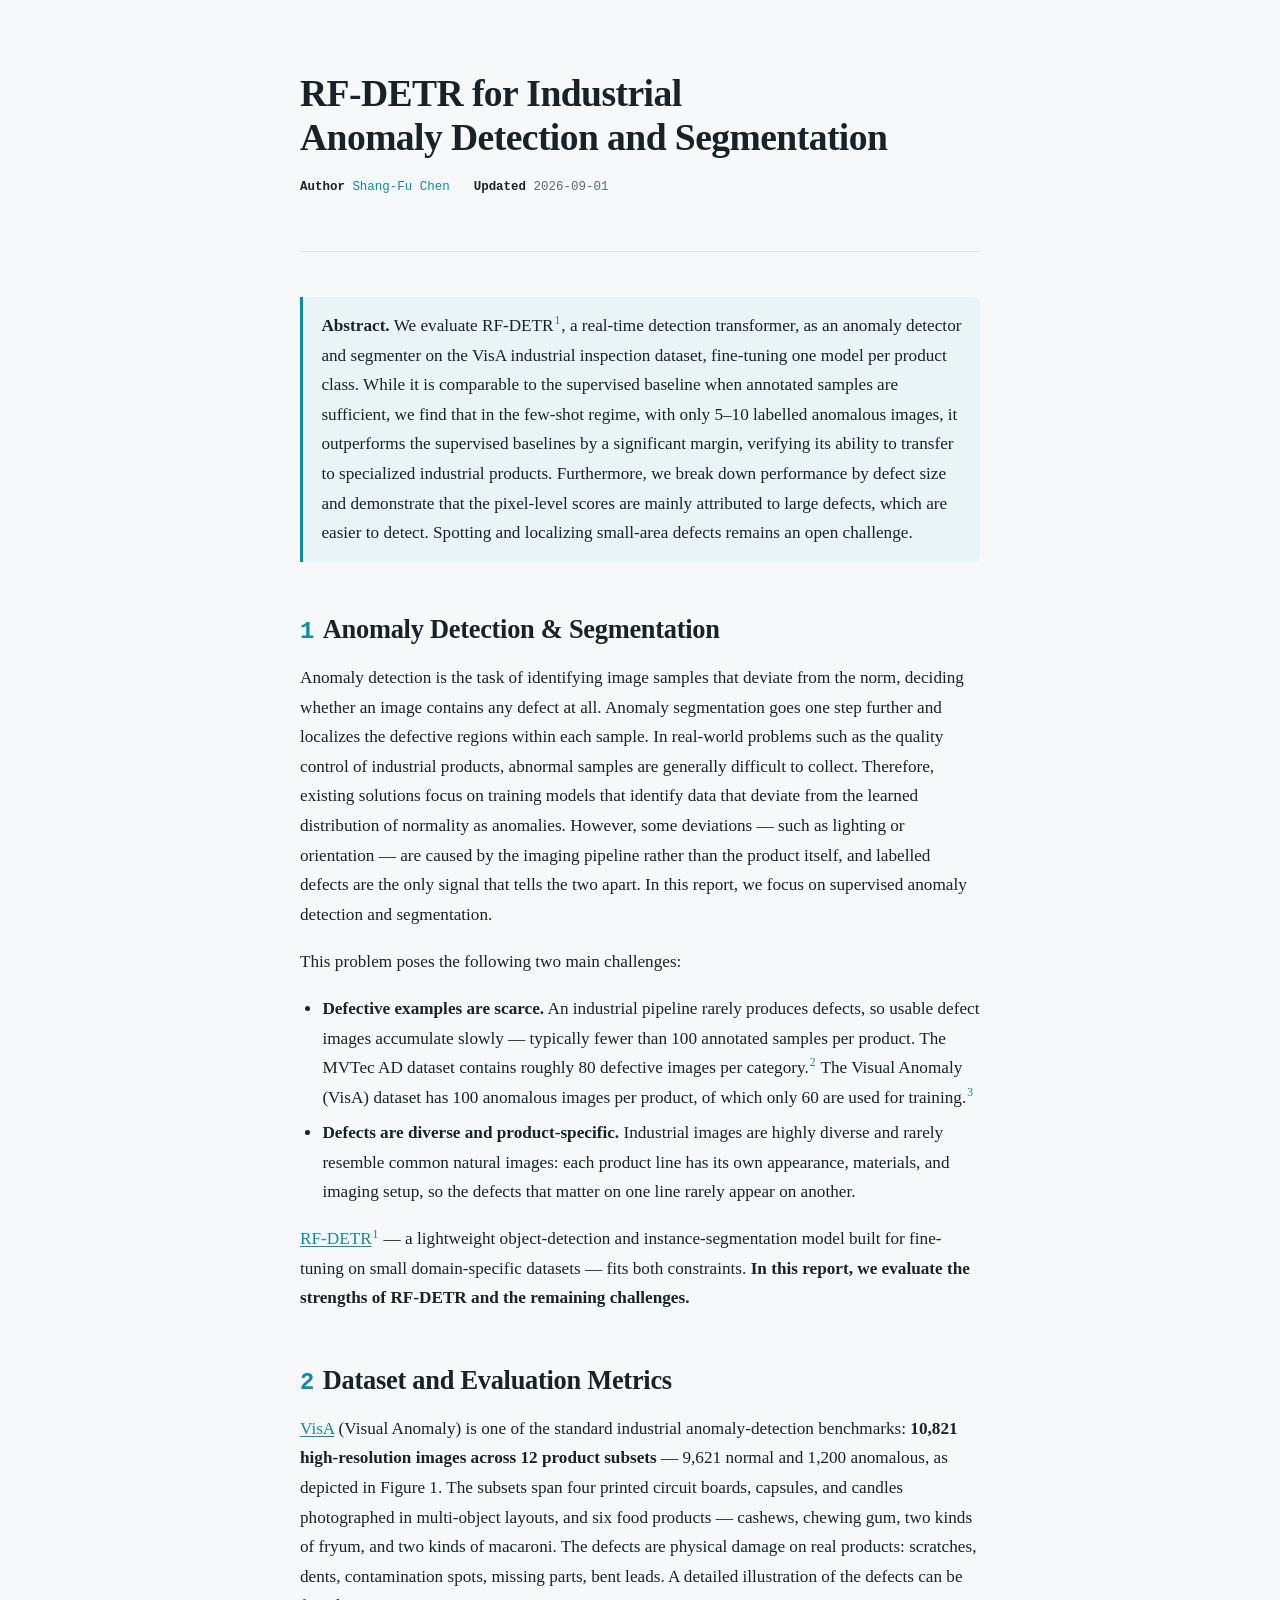
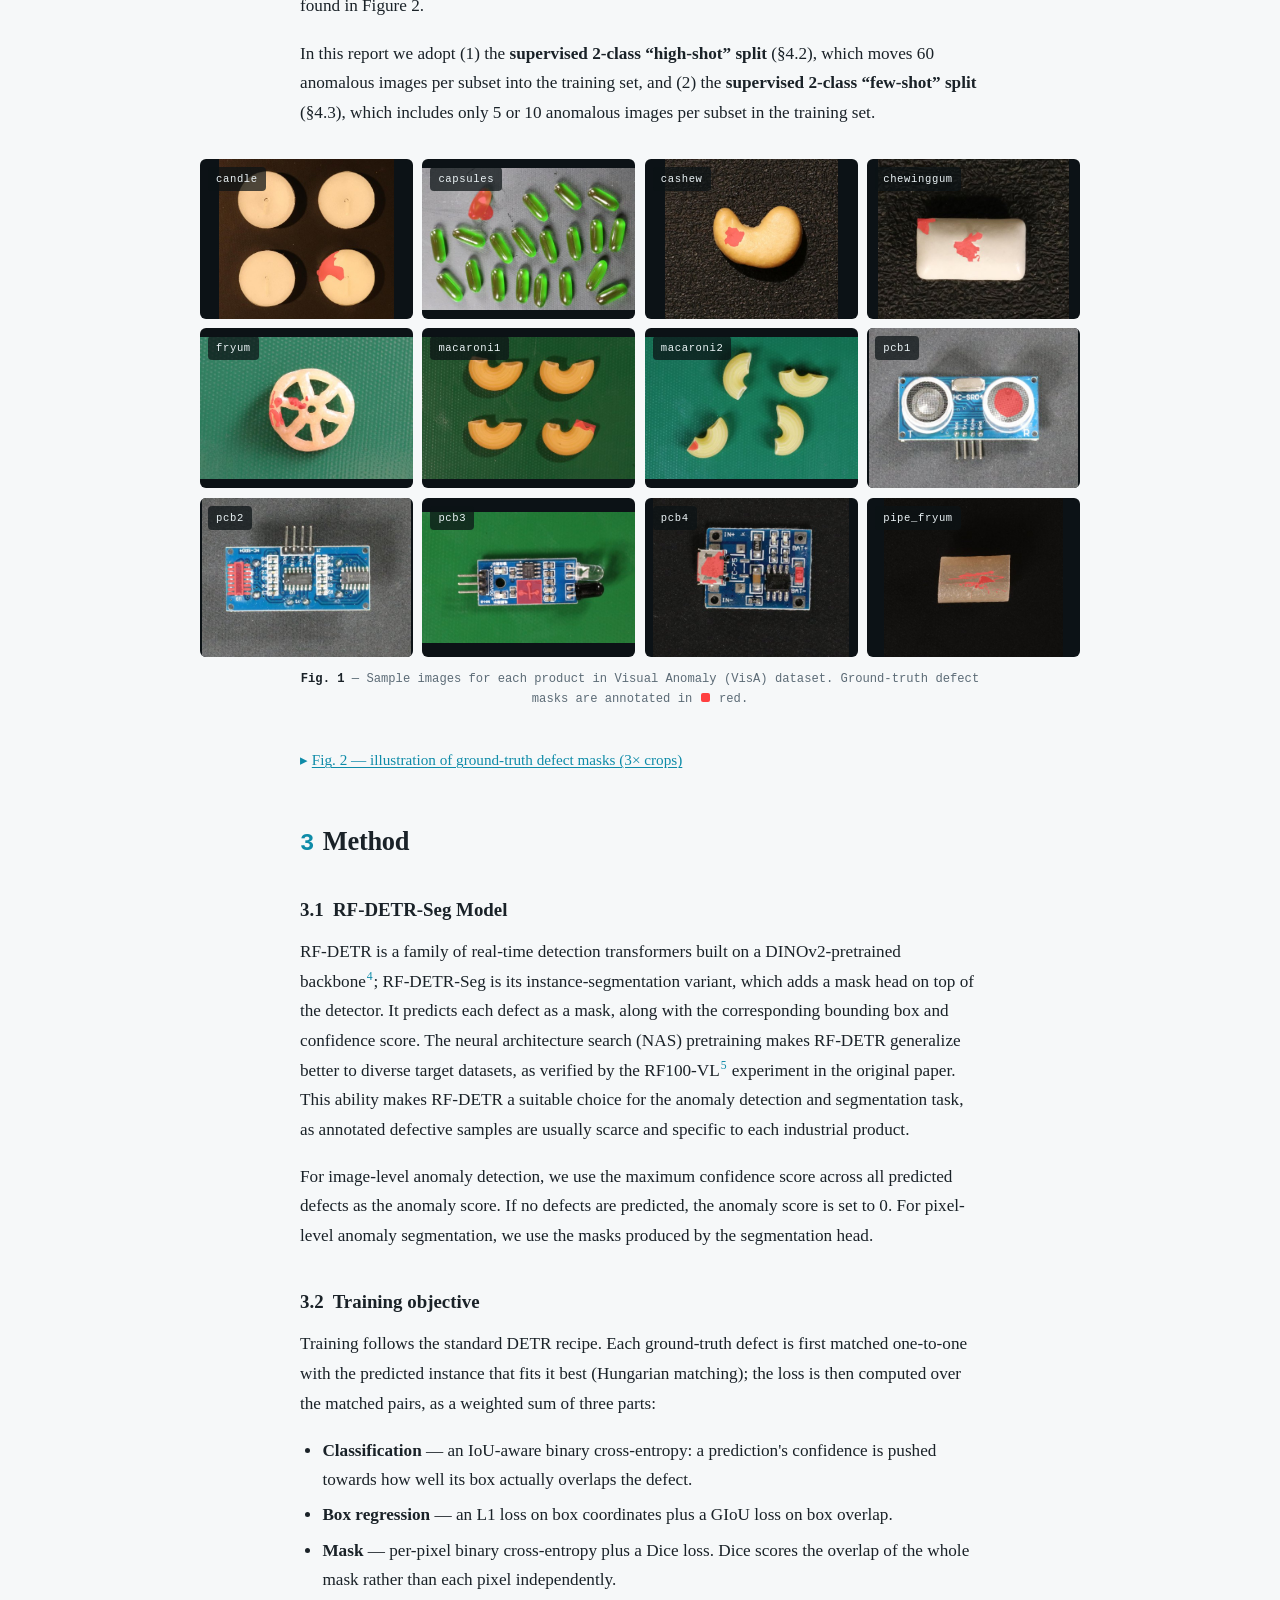
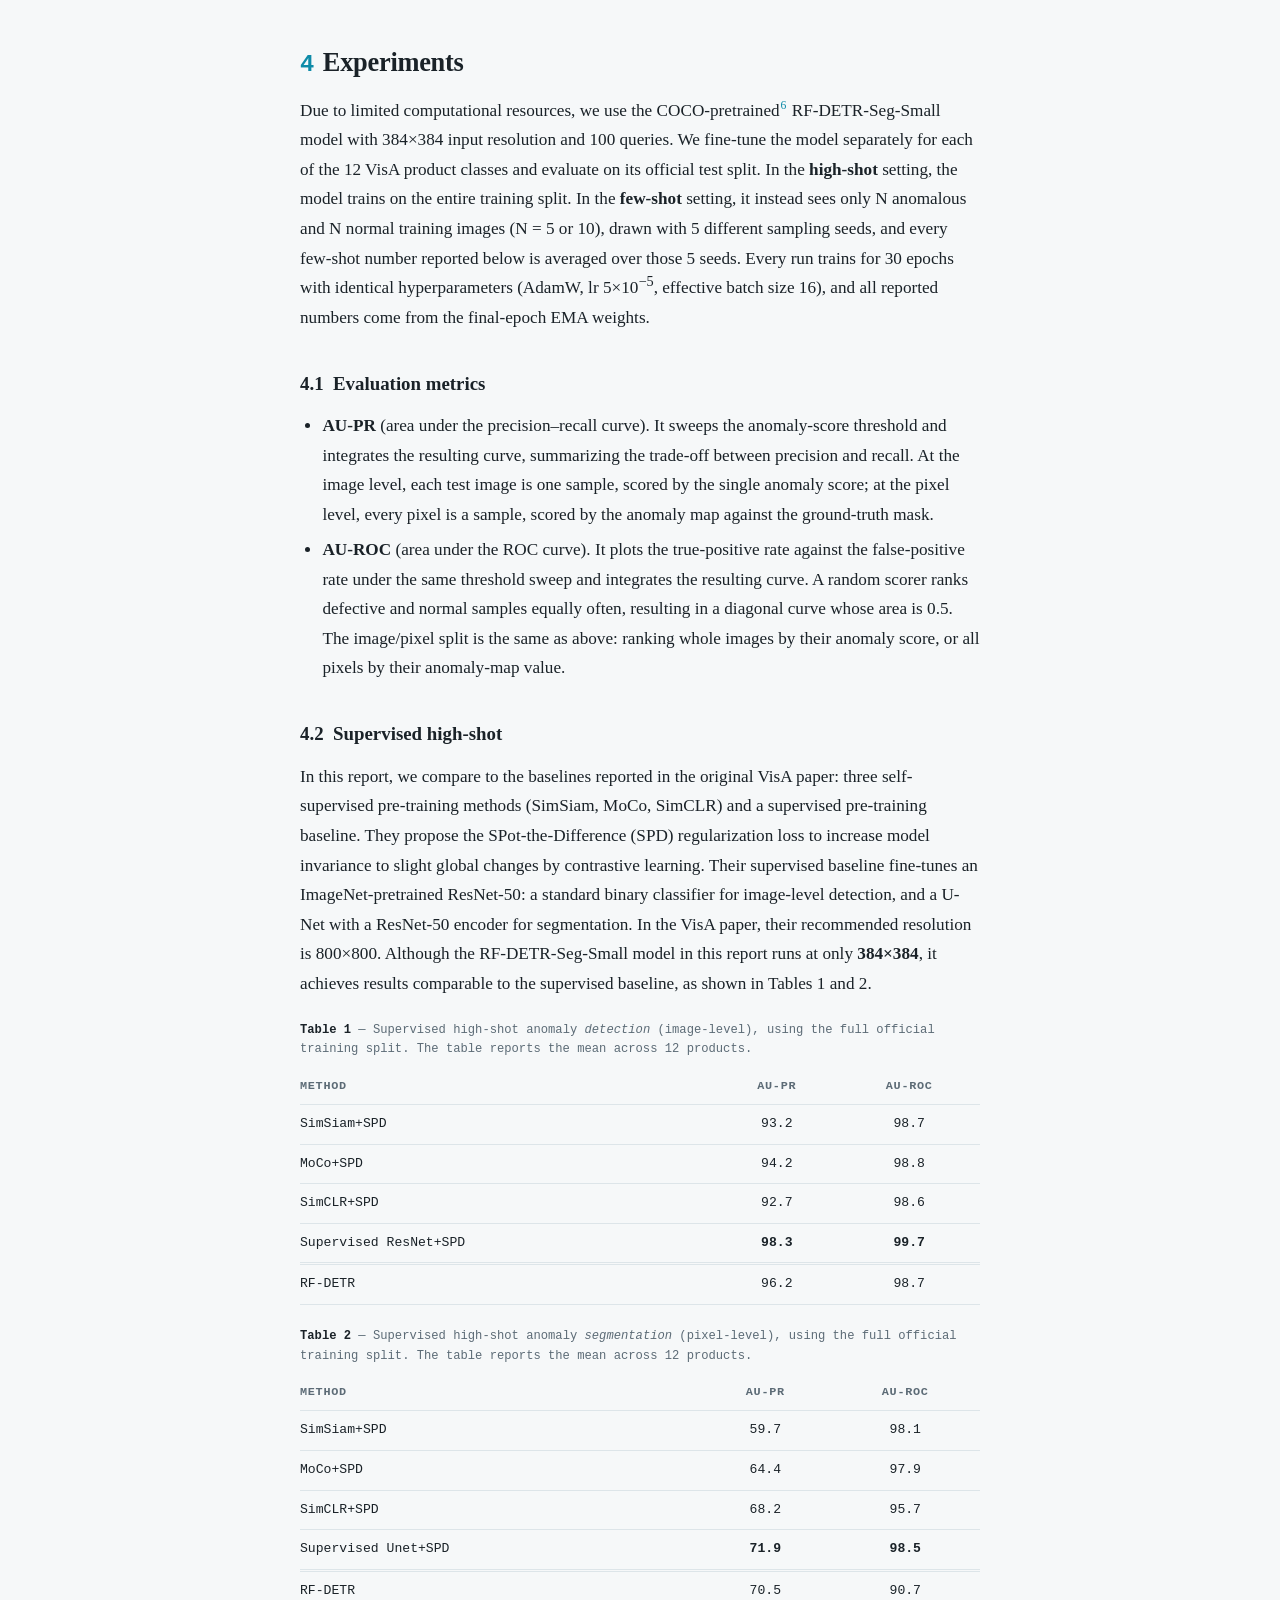
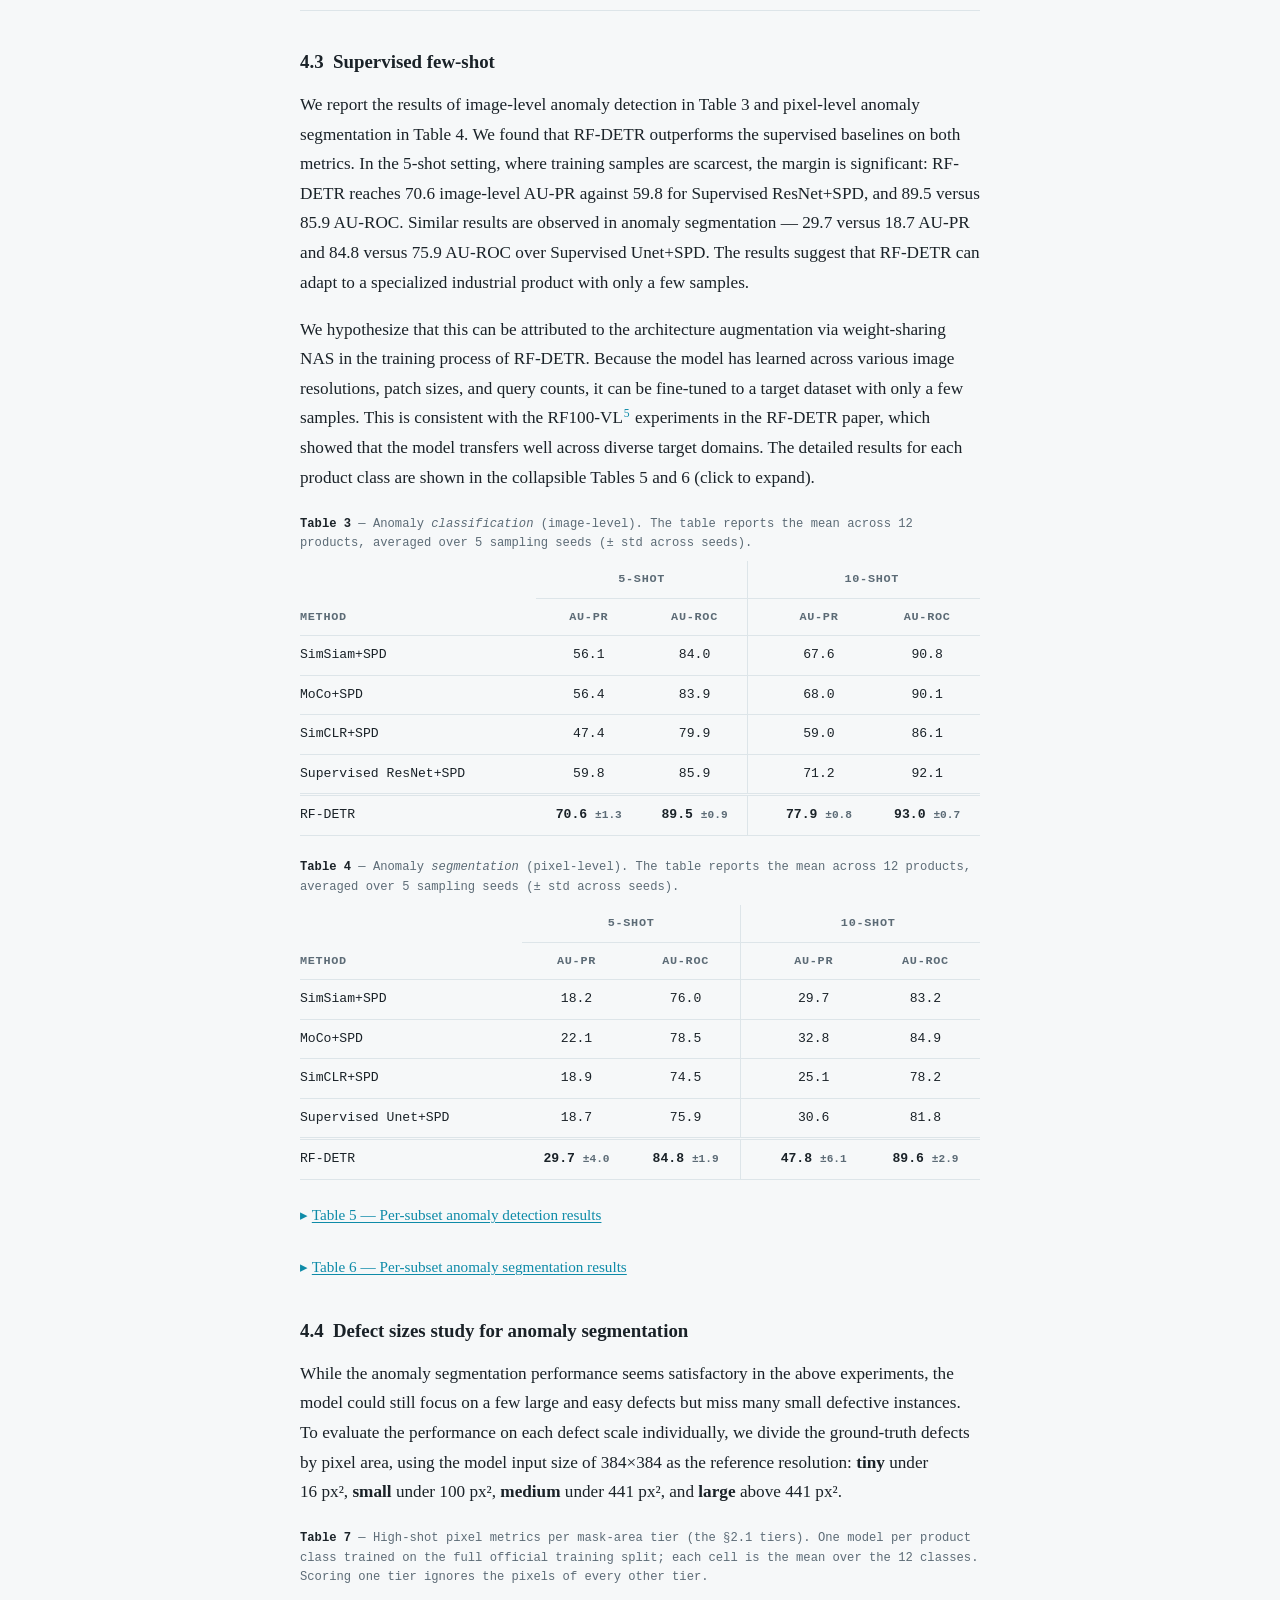
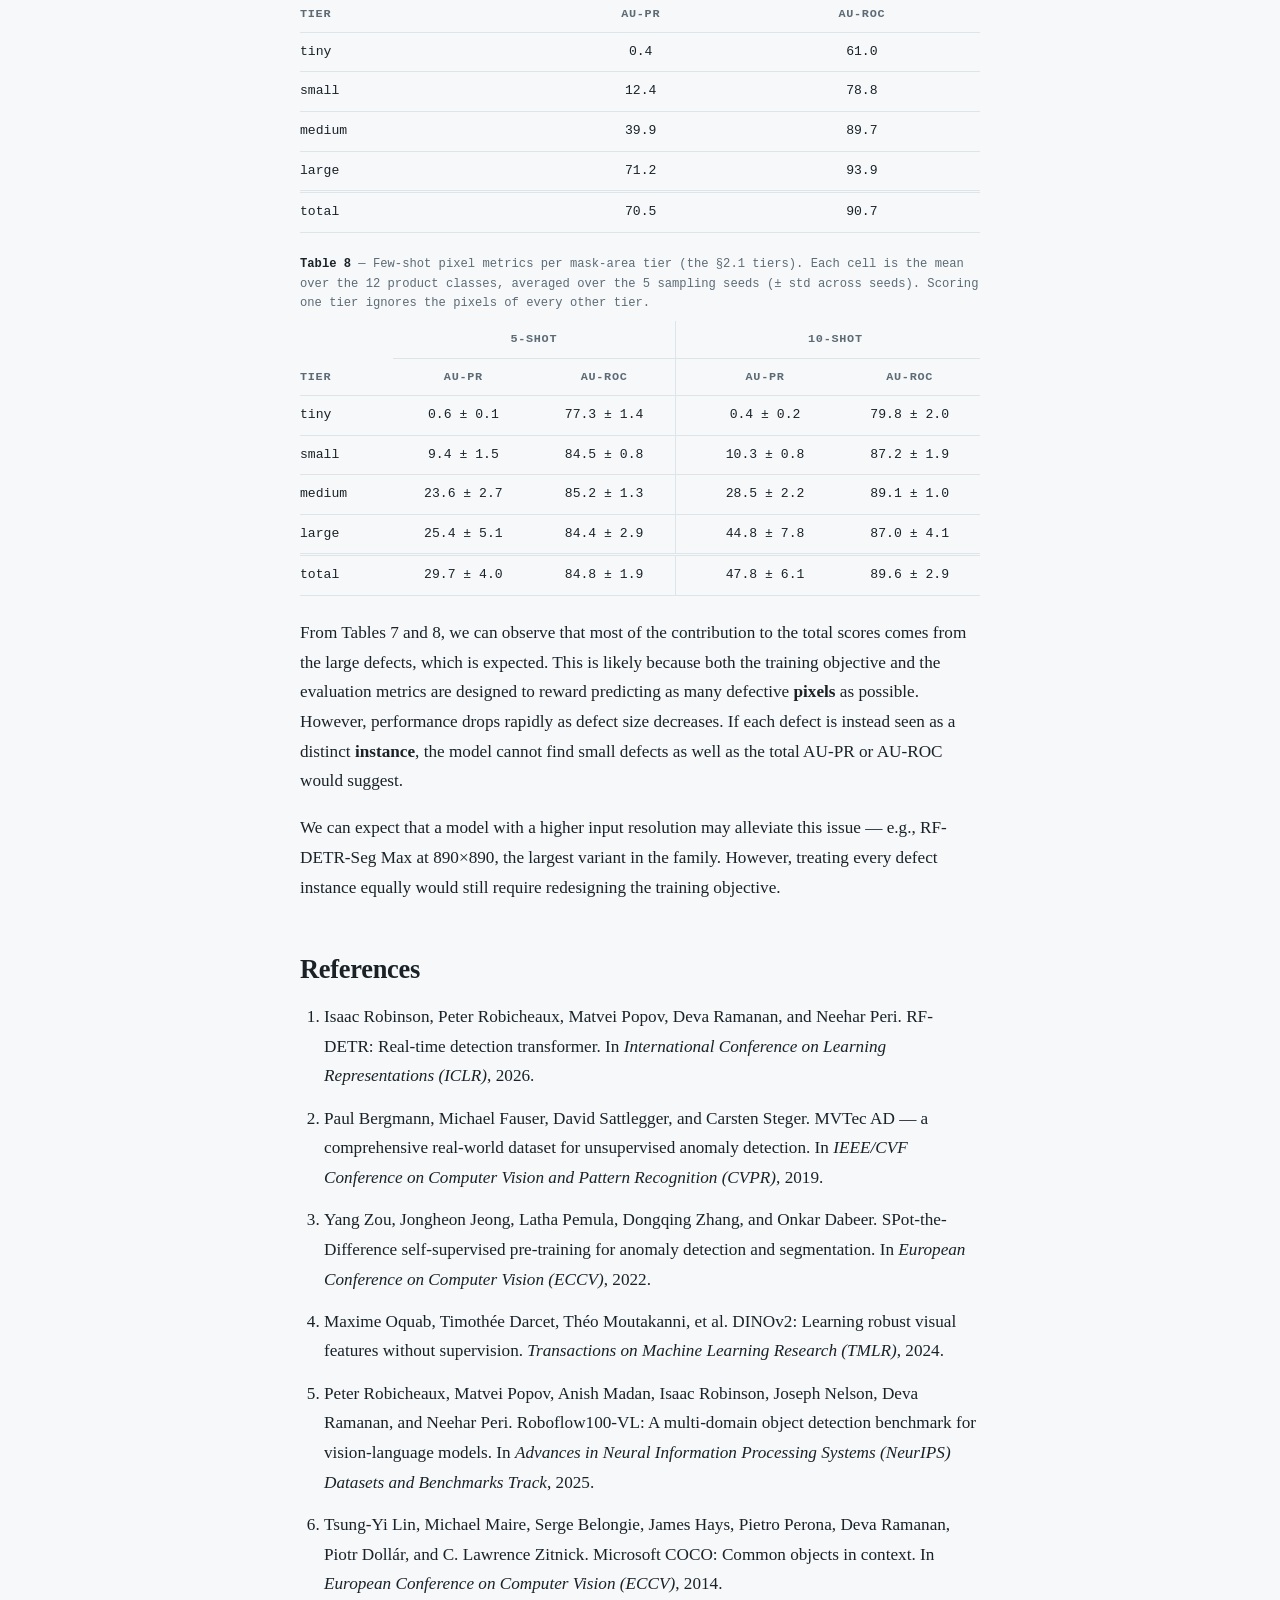
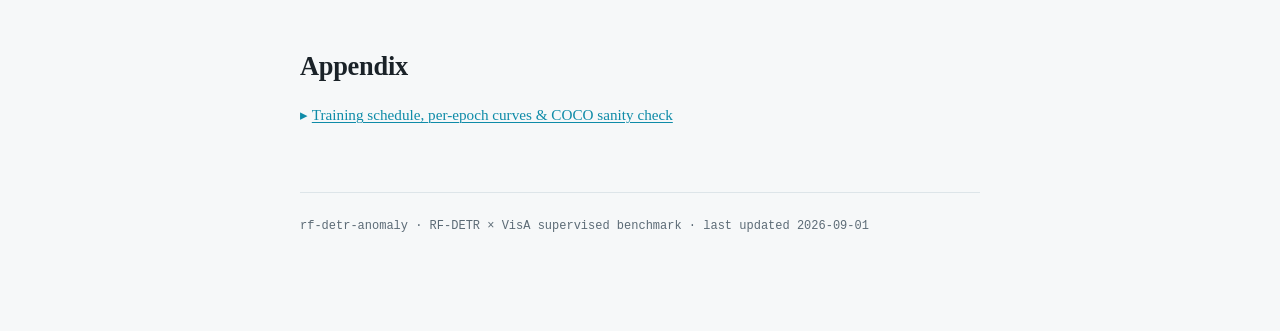
==== blog/rf-detr-anomaly/index.html @ 0e516110 "Rename blog post path to rf-detr-anomaly Co-Authored-By: Claude Fable 5 <noreply@anthropic.com> Clau" ====
<!doctype html>
<html lang="en">
<head>
<meta charset="utf-8">
<meta name="viewport" content="width=device-width,initial-scale=1">
<title>RF-DETR for Industrial Anomaly Detection and Segmentation</title>
<meta name="author" content="Shang-Fu Chen">
<link rel="icon" href="data:image/svg+xml,<svg xmlns=%22http://www.w3.org/2000/svg%22 viewBox=%220 0 100 100%22><rect width=%22100%22 height=%22100%22 rx=%2222%22 fill=%22%23164e7a%22/><text x=%2250%22 y=%2272%22 text-anchor=%22middle%22 font-family=%22Georgia, 'Times New Roman', serif%22 font-size=%2264%22 font-weight=%22bold%22 fill=%22white%22>S</text></svg>">
<meta name="description" content="Fine-tuning the RF-DETR detection transformer for supervised anomaly detection and segmentation on the VisA industrial inspection benchmark.">
</head>
<body>

<style>
  :root {
    --bg: #f6f8f9;
    --surface: #ffffff;
    --ink: #1a2228;
    --muted: #5c6b76;
    --accent: #0e8ba8;
    --line: #dde5e9;
    --code-bg: #eef3f5;
    --callout-bg: #e9f4f7;
    --gt: #ff4040;
    --pred: #0e8ba8;
  }
  @media (prefers-color-scheme: dark) {
    :root:not([data-theme="light"]) {
      --bg: #10161a;
      --surface: #182127;
      --ink: #e4ebef;
      --muted: #8fa1ac;
      --accent: #3ec7e6;
      --line: #263139;
      --code-bg: #1d2830;
      --callout-bg: #16303a;
      --gt: #3ec7e6;
      --pred: #e06055;
    }
  }
  :root[data-theme="dark"] {
    --bg: #10161a;
    --surface: #182127;
    --ink: #e4ebef;
    --muted: #8fa1ac;
    --accent: #3ec7e6;
    --line: #263139;
    --code-bg: #1d2830;
    --callout-bg: #16303a;
    --gt: #ff6b6b;
    --pred: #3ec7e6;
  }

  body {
    background: var(--bg);
    color: var(--ink);
    font-family: Charter, "Bitstream Charter", "Iowan Old Style", Georgia, serif;
    font-size: 1.075rem;
    line-height: 1.72;
    margin: 0;
  }
  .wrap { max-width: 880px; margin: 0 auto; padding: 0 1.25rem 5rem; }
  .prose { max-width: 680px; margin-left: auto; margin-right: auto; }

  .mono {
    font-family: "Cascadia Code", Consolas, "SF Mono", Menlo, monospace;
  }
  .eyebrow {
    font-family: "Cascadia Code", Consolas, "SF Mono", Menlo, monospace;
    font-size: 0.72rem;
    letter-spacing: 0.14em;
    text-transform: uppercase;
    color: var(--accent);
    margin: 0 0 0.6rem;
  }

  header.masthead { padding: 4.5rem 0 2.2rem; border-bottom: 1px solid var(--line); margin-bottom: 2.8rem; }
  header.masthead h1 {
    font-size: clamp(1.6rem, 4.6vw, 2.35rem);
    line-height: 1.18;
    margin: 0 0 1rem;
    letter-spacing: -0.015em;
    text-wrap: balance;
  }
  .standfirst { font-size: 1.18rem; color: var(--muted); max-width: 620px; margin: 0 0 1.4rem; text-wrap: pretty; }
  .byline { font-family: "Cascadia Code", Consolas, monospace; font-size: 0.78rem; color: var(--muted); display: flex; gap: 1.5rem; flex-wrap: wrap; }
  .byline b { color: var(--ink); font-weight: 600; }
  .byline a { color: var(--accent); text-decoration: none; }
  .byline a:hover { text-decoration: underline; }
  .abstract {
    background: var(--callout-bg);
    border-left: 3px solid var(--accent);
    border-radius: 0 6px 6px 0;
    padding: 0.9rem 1.15rem;
    margin: 0 0 2rem;
  }

  h2 { font-size: 1.65rem; line-height: 1.25; margin: 3.2rem 0 1rem; letter-spacing: -0.01em; text-wrap: balance; }
  h3 { font-size: 1.18rem; margin: 2.2rem 0 0.7rem; }
  h2 .no { color: var(--accent); font-family: "Cascadia Code", Consolas, monospace; font-size: 0.9em; margin-right: 0.55rem; font-weight: 600; }
  p { margin: 0 0 1.1rem; }
  a { color: var(--accent); text-decoration-thickness: 1px; text-underline-offset: 2px; }
  a:focus-visible, summary:focus-visible { outline: 2px solid var(--accent); outline-offset: 2px; }
  ul, ol { padding-left: 1.4rem; margin: 0 0 1.1rem; }
  li { margin-bottom: 0.35rem; }
  strong { font-weight: 650; }
  sub, sup { line-height: 0; }

  code {
    font-family: "Cascadia Code", Consolas, Menlo, monospace;
    font-size: 0.86em;
    background: var(--code-bg);
    border-radius: 4px;
    padding: 0.1em 0.35em;
  }
  pre {
    background: var(--code-bg);
    border: 1px solid var(--line);
    border-radius: 8px;
    padding: 1rem 1.15rem;
    overflow-x: auto;
    font-size: 0.84rem;
    line-height: 1.55;
    margin: 1.3rem 0;
  }
  pre code { background: none; padding: 0; font-size: inherit; }

  figure { margin: 2rem 0 2.4rem; }
  .figgrid { display: grid; gap: 0.6rem; }
  .cols-4 { grid-template-columns: repeat(4, 1fr); }
  .cols-3 { grid-template-columns: repeat(3, 1fr); }
  .cols-2 { grid-template-columns: repeat(2, 1fr); }
  @media (max-width: 640px) {
    .cols-4, .cols-3 { grid-template-columns: repeat(2, 1fr); }
  }
  .figgrid img, figure > img { width: 100%; height: auto; display: block; border-radius: 6px; }
  .tile { position: relative; }
  .even .tile {
    aspect-ratio: 4 / 3;
    background: #0c1216;
    border-radius: 6px;
    overflow: hidden;
  }
  .even .tile img { width: 100%; height: 100%; object-fit: contain; border-radius: 0; }
  .tile .tag {
    position: absolute; left: 8px; top: 8px;
    font-family: "Cascadia Code", Consolas, monospace;
    font-size: 0.66rem; letter-spacing: 0.06em;
    background: rgba(12, 18, 22, 0.72); color: #ecf4f7;
    padding: 0.18rem 0.5rem; border-radius: 4px;
  }
  figcaption {
    font-family: "Cascadia Code", Consolas, monospace;
    font-size: 0.76rem; line-height: 1.6;
    color: var(--muted);
    margin: 0.8rem auto 0;
    max-width: 680px;
    text-align: center;
  }
  figcaption b { color: var(--ink); font-weight: 600; }
  .sw { display: inline-block; width: 0.7em; height: 0.7em; border-radius: 2px; vertical-align: baseline; margin: 0 0.15em; }

  sup.ref { font-size: 0.68em; }
  sup.ref a { text-decoration: none; padding: 0 0.08em; }
  #refs ol { padding-left: 1.5rem; }
  #refs li { margin-bottom: 0.8rem; }
  #refs li:target { background: color-mix(in srgb, var(--accent) 12%, transparent); }
  .unver {
    display: inline-block; margin-left: 0.4rem;
    font-family: "Cascadia Code", Consolas, monospace;
    font-size: 0.6rem; letter-spacing: 0.07em; text-transform: uppercase;
    color: #c2751f; border: 1px solid currentColor;
    border-radius: 3px; padding: 0.05em 0.4em; vertical-align: 0.15em;
    white-space: nowrap;
  }
  .refnote { border-left: 3px solid #c2751f; padding-left: 0.9rem; }

  .tabcaption {
    font-family: "Cascadia Code", Consolas, monospace;
    font-size: 0.76rem; line-height: 1.6;
    color: var(--muted);
    margin: 1.4rem 0 0;
  }
  .tabcaption b { color: var(--ink); font-weight: 600; }
  .pm { color: var(--muted); font-size: 0.85em; }
  .tabcaption + .tablewrap { margin-top: 0.5rem; }

  .callout {
    background: var(--callout-bg);
    border-left: 3px solid var(--accent);
    border-radius: 0 8px 8px 0;
    padding: 1rem 1.25rem;
    margin: 1.6rem 0;
  }
  .callout .eyebrow { margin-bottom: 0.35rem; }
  .callout p:last-child { margin-bottom: 0; }

  details.fold { margin: 1.2rem 0 1.6rem; }
  details.fold > summary {
    cursor: pointer;
    color: var(--accent);
    font-size: 0.95rem;
    text-decoration: underline;
    text-decoration-thickness: 1px;
    text-underline-offset: 2px;
    width: fit-content;
    list-style: none;
  }
  details.fold > summary::-webkit-details-marker { display: none; }
  details.fold > summary::before { content: "\25B8\00A0"; text-decoration: none; display: inline-block; }
  details.fold[open] > summary::before { content: "\25BE\00A0"; }
  details.fold[open] > summary { margin-bottom: 0.4rem; }
  details.fold .tablewrap { margin-top: 0.6rem; }
  details.fold .foldnote {
    font-family: "Cascadia Code", Consolas, monospace;
    font-size: 0.76rem; line-height: 1.6; color: var(--muted);
    margin: 0.6rem 0 0.4rem;
  }
  details.figfold > summary { width: auto; max-width: 680px; margin: 0 auto; }
  details.figfold > figure { margin-top: 0.8rem; }

  .tablewrap { overflow-x: auto; margin: 1.4rem 0; }
  table {
    border-collapse: collapse; width: 100%;
    font-family: "Cascadia Code", Consolas, monospace;
    font-size: 0.82rem;
    font-variant-numeric: tabular-nums;
  }
  th, td { text-align: left; padding: 0.5rem 0.9rem 0.5rem 0; border-bottom: 1px solid var(--line); vertical-align: top; }
  th:first-child, td:first-child { white-space: nowrap; }
  th { font-weight: 600; color: var(--muted); font-size: 0.74rem; letter-spacing: 0.06em; text-transform: uppercase; vertical-align: bottom; }
  td.num, th.num { text-align: center; padding-right: 0.45rem; padding-left: 0.45rem; white-space: nowrap; }
  td.num + td:not(.num), th.num + th:not(.num) { padding-left: 1.4rem; }
  td.sep, th.sep { border-left: 1px solid var(--line); padding-left: 1.4rem; }
  tr.rowsep td { border-top: 3px double var(--line); }

  .status {
    background: var(--surface);
    border: 1px solid var(--line);
    border-radius: 10px;
    padding: 1.3rem 1.5rem;
    margin: 1.8rem 0;
  }
  .status .pulse {
    display: inline-block; width: 9px; height: 9px; border-radius: 50%;
    background: var(--accent); margin-right: 0.55rem;
    animation: pulse 2s ease-in-out infinite;
  }
  @keyframes pulse { 0%, 100% { opacity: 1; } 50% { opacity: 0.25; } }
  @media (prefers-reduced-motion: reduce) { .status .pulse { animation: none; } }
  .status h3 { margin: 0 0 0.5rem; font-size: 1.02rem; }
  .status p { font-size: 0.95rem; color: var(--muted); margin-bottom: 0.4rem; }

  footer { border-top: 1px solid var(--line); margin-top: 4rem; padding-top: 1.4rem;
    font-family: "Cascadia Code", Consolas, monospace; font-size: 0.75rem; color: var(--muted); }
</style>

<div class="wrap">
  <header class="masthead prose">
    
    <h1>RF-DETR for Industrial<br>Anomaly Detection and Segmentation</h1>
    
    <p class="byline">
      <span><b>Author</b> <a href="https://shangfuchen.github.io/">Shang-Fu Chen</a></span>
      <span><b>Updated</b> 2026-09-01</span>
    </p>
  </header>

  <div class="prose">
    
    
    <p class="abstract">
      <b>Abstract.</b>
      We evaluate RF-DETR<sup class="ref"><a href="#r1">1</a></sup>, a real-time
      detection transformer, as an anomaly
      detector and segmenter on the VisA industrial inspection dataset,
      fine-tuning one model per product class.
      
      While it is comparable to the supervised baseline when annotated samples
      are sufficient, we find that in the few-shot regime, with only
      5&ndash;10 labelled anomalous images, it outperforms the supervised
      baselines by a significant margin, verifying its ability to transfer to
      specialized industrial products.
      Furthermore, we break down performance by defect size
      and demonstrate that the pixel-level scores are mainly attributed to large
      defects, which are easier to detect. Spotting and localizing small-area
      defects remains an open challenge.
    </p>
    <h2 id="s1"><span class="no">1</span>Anomaly Detection &amp; Segmentation</h2>
    
    
    
    
    <p>Anomaly detection is the task of identifying image samples that deviate from the norm, deciding whether an image contains any defect at all. Anomaly segmentation goes one step further and localizes the defective regions within each sample.
      
      In real-world problems such as the quality control of industrial products,
      abnormal samples are generally difficult to collect. Therefore, existing solutions
      focus on training models that
      identify data that deviate from the learned distribution of normality as anomalies.
      However, some deviations &mdash; such as lighting or orientation &mdash;
      are caused by the imaging pipeline rather than the product itself, and
      labelled defects are the only signal that tells the two apart. In
      this report, we focus on supervised anomaly detection and segmentation.</p>
    
    
    <p>
      This problem poses the following two main challenges:</p>
    <ul>
      <li>
        <strong>Defective examples are scarce.</strong>
        An industrial
        pipeline rarely produces defects, so usable defect images accumulate slowly —
        typically fewer than 100 annotated samples per product.
        The MVTec AD dataset contains roughly 80 defective
        images per category.<sup class="ref"><a href="#r2">2</a></sup> The Visual
        Anomaly (VisA) dataset has 100 anomalous images per product, of which only 60
        are used
        for
        training.<sup class="ref"><a href="#r3">3</a></sup></li>
      <li>
        <strong>Defects are diverse and product-specific.</strong>
        Industrial images are highly diverse and rarely resemble common natural
        images: each product line has its own appearance, materials, and imaging
        setup, so the defects that matter on one line rarely appear on another.
      </li>
    </ul>
    <p>

      <a href="https://github.com/roboflow/rf-detr">RF-DETR</a><sup class="ref"><a href="#r1">1</a></sup> — a
      lightweight
      object-detection and instance-segmentation model built for fine-tuning on small domain-specific
      datasets — fits both constraints. <b>In this report, we
      evaluate the strengths of RF-DETR and the remaining challenges.</b>
    </p>
  </div>


  <div class="prose">
    
    <h2 id="s2"><span class="no">2</span>Dataset and Evaluation Metrics</h2>
    <p>
      
      <a href="https://github.com/amazon-science/spot-diff">VisA</a> (Visual Anomaly)
      is one of the standard industrial anomaly-detection benchmarks: <strong>10,821 high-resolution images across
      12 product subsets</strong> — 9,621 normal and 1,200 anomalous, as depicted in Figure 1. The subsets span
      four printed circuit boards, capsules, and candles photographed in multi-object
      layouts, and six food products — cashews, chewing gum, two kinds of fryum, and two
      kinds of macaroni.
      The defects are physical damage on real products:
      scratches, dents, contamination spots, missing parts, bent leads.
      A detailed illustration of the defects can be found in Figure 2.
    </p>
  </div>

  <div class="prose">
    
    <p>In this report we adopt (1) the
      <strong>supervised 2-class
      “high-shot” split</strong> (§4.2), which moves 60 anomalous images
      per subset into the training set, and (2) the <strong>supervised 2-class
      “few-shot” split</strong> (§4.3), which includes only 5 or 10
      anomalous images per subset in the training set.
    </p>
  </div>

  
  <figure>
    <div class="figgrid cols-4 even">
      <div class="tile"><span class="tag">candle</span><img src="[data-uri]" alt="cat_candle" loading="lazy"></div>
      <div class="tile"><span class="tag">capsules</span><img src="[data-uri]" alt="cat_capsules" loading="lazy"></div>
      <div class="tile"><span class="tag">cashew</span><img src="[data-uri]" alt="cat_cashew" loading="lazy"></div>
      <div class="tile"><span class="tag">chewinggum</span><img src="[data-uri]" alt="cat_chewinggum" loading="lazy"></div>
      <div class="tile"><span class="tag">fryum</span><img src="[data-uri]" alt="cat_fryum" loading="lazy"></div>
      <div class="tile"><span class="tag">macaroni1</span><img src="[data-uri]" alt="cat_macaroni1" loading="lazy"></div>
      <div class="tile"><span class="tag">macaroni2</span><img src="[data-uri]" alt="cat_macaroni2" loading="lazy"></div>
      <div class="tile"><span class="tag">pcb1</span><img src="[data-uri]" alt="cat_pcb1" loading="lazy"></div>
      <div class="tile"><span class="tag">pcb2</span><img src="[data-uri]" alt="cat_pcb2" loading="lazy"></div>
      <div class="tile"><span class="tag">pcb3</span><img src="[data-uri]" alt="cat_pcb3" loading="lazy"></div>
      <div class="tile"><span class="tag">pcb4</span><img src="[data-uri]" alt="cat_pcb4" loading="lazy"></div>
      <div class="tile"><span class="tag">pipe_fryum</span><img src="[data-uri]" alt="cat_pipe_fryum" loading="lazy"></div>
    </div>
    
    <figcaption spellcheck="false" data-orig="
      &lt;b&gt;Fig. 1&lt;/b&gt; — One anomalous sample from every VisA subset, with its ground-truth
      defect mask painted on in &lt;span class=&quot;sw&quot; style=&quot;background: var(--gt)&quot;&gt;&lt;/span&gt;
      red — the same representation as the right-hand column of Fig.&amp;nbsp;2. Each sample was
      chosen so its defect covers roughly 2% of the frame: enough to read at this scale
      without the mask swallowing the product. Many defects in these subsets are far
      smaller than shown. The twelve product lines have little in common
      visually, and neither do their defects: burns on cashews, bubbles in capsules,
      stuck-on debris on fryum, missing or displaced parts on the PCBs.
    " data-edited="2026-08-26T15:49:29.881Z">
      <b>Fig. 1</b> — Sample images for each product in Visual Anomaly (VisA) dataset. Ground-truth
      defect masks are annotated in&nbsp;<span class="sw" style="background: var(--gt)"></span>
      red.</figcaption>
  </figure>

  
  <details class="fold figfold">
    <summary>Fig. 2 — illustration of ground-truth defect masks (3&times; crops)</summary>
  <figure>
    
    <div class="figgrid cols-3" style="width: 80%; margin: 0 auto">
      <div class="tile"><span class="tag">capsules · crop 3&times;</span><img src="[data-uri]" alt="pipe_1_image" loading="lazy"></div>
      <div class="tile"><span class="tag">capsules · mask &gt; 0</span><img src="[data-uri]" alt="pipe_3_mask_bin" loading="lazy"></div>
      <div class="tile"><span class="tag">capsules · mask on crop</span><img src="[data-uri]" alt="pipe_4_overlay" loading="lazy"></div>
      <div class="tile"><span class="tag">candle · crop 3&times;</span><img src="[data-uri]" alt="zoom_candle_crop" loading="lazy"></div>
      <div class="tile"><span class="tag">candle · mask &gt; 0</span><img src="[data-uri]" alt="zoom_candle_mask_bin" loading="lazy"></div>
      <div class="tile"><span class="tag">candle · mask on crop</span><img src="[data-uri]" alt="zoom_candle_mask_overlay" loading="lazy"></div>
      <div class="tile"><span class="tag">fryum · crop 3&times;</span><img src="[data-uri]" alt="zoom_fryum_crop" loading="lazy"></div>
      <div class="tile"><span class="tag">fryum · mask &gt; 0</span><img src="[data-uri]" alt="zoom_fryum_mask_bin" loading="lazy"></div>
      <div class="tile"><span class="tag">fryum · mask on crop</span><img src="[data-uri]" alt="zoom_fryum_mask_overlay" loading="lazy"></div>
    </div>
    
    <figcaption spellcheck="false" data-orig="
      &lt;b&gt;Fig. 2&lt;/b&gt; — The conversion pipeline and the small-defect problem, on three
      subsets at the same magnification. Every panel is a &lt;b&gt;3× crop&lt;/b&gt;: the
      window is one third of the frame width, placed over the annotated defects
      (they span a few pixels and are invisible at full size). Left: the image
      crop; middle: the shipped mask after &lt;code&gt;mask&amp;nbsp;&amp;gt;&amp;nbsp;0&lt;/code&gt;
      binarization; right: the surviving connected components painted back onto the
      crop in red — one instance mask per component, which is what the model is
      trained to predict. &lt;b&gt;Top&lt;/b&gt;, &lt;code&gt;capsules&lt;/code&gt; sample 097 (9 annotated
      regions): the mask &lt;em&gt;as shipped&lt;/em&gt; renders as near-black, because VisA
      stores defect-type ids as small values (this sample tops out at 3) rather
      than 255. &lt;b&gt;Middle&lt;/b&gt;, &lt;code&gt;candle&lt;/code&gt; sample 077: &lt;b&gt;51 annotated
      regions&lt;/b&gt;, nearly all wax-blemish specks — even at 3× they read as
      faint discolouration, and the smallest is &lt;b&gt;2×3&amp;nbsp;px&lt;/b&gt;.
      &lt;b&gt;Bottom&lt;/b&gt;, &lt;code&gt;fryum&lt;/code&gt; sample 080: &lt;b&gt;34 regions&lt;/b&gt;, mostly
      similar-colour crumbs stuck to the fryum surface, the smallest again
      2×3&amp;nbsp;px — faint dots that could pass for surface texture. This is
      the ground truth the model is graded against on the small-dominant subsets,
      foreshadowing the small-tier results of §4.
    " data-edited="2026-08-26T13:31:07.776Z">
      <b>Fig. 2</b> — Illustration of ground-truth defect masks. Every panel is a <b>3× crop</b>. Left: the image
      crop; middle: the shipped mask; right: the mask painted back onto the
      crop in red. The smallest annotated defect in these three maps is
      <b>2&times;5&nbsp;px</b> for capsules and <b>2&times;3&nbsp;px</b> for candle and
      fryum, at native resolution.</figcaption>
  </figure>
  </details>

  


  


  <div class="prose">
    <h2 id="s3"><span class="no">3</span>Method</h2>

    
    <h3>3.1&nbsp; RF-DETR-Seg Model</h3>
    
    <p>
      
      RF-DETR is a family of real-time detection transformers built on a
      DINOv2-pretrained backbone<sup class="ref"><a href="#r4">4</a></sup>;
      RF-DETR-Seg is its instance-segmentation variant,
      which adds a mask head on top of the detector. It predicts each defect as a
      mask, along with the corresponding bounding box and confidence score.
      The neural architecture search (NAS) pretraining makes RF-DETR generalize better
      to diverse target datasets, as verified by the
      RF100-VL<sup class="ref"><a href="#r5">5</a></sup> experiment in the
      original paper. This ability makes RF-DETR a suitable choice for the anomaly
      detection and segmentation task, as annotated defective samples
      are usually scarce and specific to each industrial product.
    </p>
    
    
    <p>
      For image-level anomaly detection, we use the maximum confidence score
      across all predicted defects
      as the anomaly score. If no defects are predicted, the anomaly score is set to 0.
      For pixel-level anomaly segmentation, we use
      the masks
      produced by the segmentation head.
    </p>
    

    <h3>3.2 &nbsp;Training objective</h3>
    <p>
      Training follows the standard DETR recipe. Each ground-truth defect is first
      matched one-to-one with the predicted instance that fits it best (Hungarian
      matching); the loss is then computed over the matched pairs, as a weighted sum of
      three parts:
    </p>
    <ul>
      <li><strong>Classification</strong> — an IoU-aware binary cross-entropy: a
        prediction's confidence is pushed towards how well its box actually overlaps the
        defect.</li>
      <li><strong>Box regression</strong> — an L1 loss on box coordinates plus a GIoU
        loss on box overlap.</li>
      <li><strong>Mask</strong> — per-pixel binary cross-entropy plus a Dice loss.
        Dice scores the overlap of the whole mask rather than each pixel
        independently.</li>
    </ul>

  </div>


  <div class="prose">
    
    

    <h2 id="s4"><span class="no">4</span>Experiments</h2>
    
    
    <p>
      
      Due to limited computational resources, we use the
      COCO-pretrained<sup class="ref"><a href="#r6">6</a></sup> RF-DETR-Seg-Small
      model with 384&times;384 input resolution and 100 queries.
      We fine-tune the model separately for each of the 12 VisA product classes
      and evaluate on its official test split. In the <b>high-shot</b> setting,
      the model trains on the entire training split. In the <b>few-shot</b> setting, it instead sees only
      N anomalous and N normal training images (N&nbsp;=&nbsp;5 or 10), drawn with
      5 different sampling seeds, and every few-shot number reported below is averaged over
      those 5 seeds. Every run trains for 30 epochs with identical hyperparameters
      (AdamW, lr 5&times;10<sup>&minus;5</sup>, effective batch size 16),
      and all reported numbers come from the final-epoch EMA weights.
    </p>
    
    <h3>4.1 &nbsp;Evaluation metrics</h3>
    <ul>
      <li>
        <strong>AU-PR</strong> (area under the precision&ndash;recall curve).
        It sweeps the anomaly-score threshold and
        integrates the resulting curve,
        summarizing the trade-off between precision and recall. At the image
        level, each test image is one sample, scored by the single anomaly score;
        at the pixel level, every pixel is a sample, scored by the anomaly
        map against the ground-truth mask.
      </li>
      <li>
        <strong>AU-ROC</strong> (area under the ROC curve).
        It plots the true-positive rate against the false-positive rate under the same
        threshold sweep and integrates the resulting curve.
        A random scorer ranks defective and normal samples equally often,
        resulting in a diagonal curve whose area is 0.5.
        The image/pixel split is the same as above: ranking whole images
        by their anomaly score, or all pixels by their anomaly-map value.
      </li>
    </ul>
    <h3>4.2 &nbsp;Supervised high-shot</h3>
    <p>
      In this report, we compare to the baselines reported in the original VisA
      paper: three self-supervised pre-training methods (SimSiam, MoCo, SimCLR)
      and a supervised pre-training baseline.
      They propose the SPot-the-Difference
      (SPD) regularization loss to increase
      model invariance to slight global changes by contrastive learning.
      Their supervised baseline fine-tunes an ImageNet-pretrained ResNet-50: a
      standard binary classifier for image-level detection, and a U-Net with a
      ResNet-50 encoder for segmentation. In the VisA paper, their recommended
      resolution is 800&times;800.
      Although the RF-DETR-Seg-Small model in this report runs at only
      <b>384&times;384</b>, it achieves results comparable to the supervised
      baseline, as shown in Tables 1 and 2.
    </p>
    <p class="tabcaption"><b>Table 1</b> — Supervised high-shot anomaly <em>detection</em> (image-level),
    using the full official training split.
    The table reports the mean across 12 products.</p>
    <div class="tablewrap"><table>
      <thead><tr><th>Method</th><th class="num">AU-PR</th>
      <th class="num">AU-ROC</th></tr></thead>
      <tbody><tr><td>SimSiam+SPD</td><td class='num'>93.2</td><td class='num'>98.7</td></tr><tr><td>MoCo+SPD</td><td class='num'>94.2</td><td class='num'>98.8</td></tr><tr><td>SimCLR+SPD</td><td class='num'>92.7</td><td class='num'>98.6</td></tr><tr><td>Supervised ResNet+SPD</td><td class='num'><strong>98.3</strong></td><td class='num'><strong>99.7</strong></td></tr><tr class="rowsep"><td>RF-DETR</td><td class='num'>96.2</td><td class='num'>98.7</td></tr></tbody>
    </table></div>
    <p class="tabcaption"><b>Table 2</b> — Supervised high-shot anomaly <em>segmentation</em> (pixel-level),
    using the full official training split.
    The table reports the mean across 12 products.</p>
    <div class="tablewrap"><table>
      <thead><tr><th>Method</th><th class="num">AU-PR</th>
      <th class="num">AU-ROC</th></tr></thead>
      <tbody><tr><td>SimSiam+SPD</td><td class='num'>59.7</td><td class='num'>98.1</td></tr><tr><td>MoCo+SPD</td><td class='num'>64.4</td><td class='num'>97.9</td></tr><tr><td>SimCLR+SPD</td><td class='num'>68.2</td><td class='num'>95.7</td></tr><tr><td>Supervised Unet+SPD</td><td class='num'><strong>71.9</strong></td><td class='num'><strong>98.5</strong></td></tr><tr class="rowsep"><td>RF-DETR</td><td class='num'>70.5</td><td class='num'>90.7</td></tr></tbody>
    </table></div>
    <h3>4.3 &nbsp;Supervised few-shot</h3>
    <p>
      We report the results of image-level anomaly detection in Table 3 and
      pixel-level anomaly segmentation in Table 4.
      We found that RF-DETR outperforms the supervised baselines on both metrics.
      In the 5-shot setting, where training samples are scarcest, the margin is
      significant: RF-DETR reaches 70.6 image-level AU-PR against 59.8 for
      Supervised ResNet+SPD, and 89.5 versus 85.9 AU-ROC. Similar results are
      observed in anomaly segmentation &mdash; 29.7 versus 18.7 AU-PR and 84.8
      versus 75.9 AU-ROC over Supervised Unet+SPD. The results suggest that
      RF-DETR can adapt to a specialized industrial product with only a
      few samples.</p>
    <p>
      We hypothesize that this can be attributed to
      the architecture augmentation
      via weight-sharing NAS in the training process of RF-DETR.
      Because the model has learned across various image resolutions, patch
      sizes, and query counts, it can be fine-tuned to a target dataset with
      only a few samples.
      This is consistent with the RF100-VL<sup class="ref"><a href="#r5">5</a></sup>
      experiments in the RF-DETR paper,
      which showed that the model transfers well across diverse target domains.
      The detailed results for each product class
      are shown in the collapsible
      Tables 5 and 6 (click to expand).</p>
    <p class="tabcaption"><b>Table 3</b> — Anomaly <em>classification</em> (image-level). The table reports the mean across
    12 products, averaged over 5 sampling seeds (&plusmn; std across seeds).</p>
    <div class="tablewrap"><table>
      <thead>
        <tr><th rowspan="2">Method</th><th class="num" colspan="2">5-shot</th>
        <th class="num sep" colspan="2">10-shot</th></tr>
        <tr><th class="num">AU-PR</th><th class="num">AU-ROC</th>
        <th class="num sep">AU-PR</th><th class="num">AU-ROC</th></tr>
      </thead>
      <tbody><tr><td>SimSiam+SPD</td><td class='num'>56.1</td><td class='num'>84.0</td><td class='num sep'>67.6</td><td class='num'>90.8</td></tr><tr><td>MoCo+SPD</td><td class='num'>56.4</td><td class='num'>83.9</td><td class='num sep'>68.0</td><td class='num'>90.1</td></tr><tr><td>SimCLR+SPD</td><td class='num'>47.4</td><td class='num'>79.9</td><td class='num sep'>59.0</td><td class='num'>86.1</td></tr><tr><td>Supervised ResNet+SPD</td><td class='num'>59.8</td><td class='num'>85.9</td><td class='num sep'>71.2</td><td class='num'>92.1</td></tr><tr class="rowsep"><td>RF-DETR</td><td class='num'><strong>70.6 <span class='pm'>&plusmn;1.3</span></strong></td><td class='num'><strong>89.5 <span class='pm'>&plusmn;0.9</span></strong></td><td class='num sep'><strong>77.9 <span class='pm'>&plusmn;0.8</span></strong></td><td class='num'><strong>93.0 <span class='pm'>&plusmn;0.7</span></strong></td></tr></tbody>
    </table></div>
    <p class="tabcaption"><b>Table 4</b> — Anomaly <em>segmentation</em> (pixel-level). The table reports the mean across
    12 products, averaged over 5 sampling seeds (&plusmn; std across seeds).</p>
    <div class="tablewrap"><table>
      <thead>
        <tr><th rowspan="2">Method</th><th class="num" colspan="2">5-shot</th>
        <th class="num sep" colspan="2">10-shot</th></tr>
        <tr><th class="num">AU-PR</th><th class="num">AU-ROC</th>
        <th class="num sep">AU-PR</th><th class="num">AU-ROC</th></tr>
      </thead>
      <tbody><tr><td>SimSiam+SPD</td><td class='num'>18.2</td><td class='num'>76.0</td><td class='num sep'>29.7</td><td class='num'>83.2</td></tr><tr><td>MoCo+SPD</td><td class='num'>22.1</td><td class='num'>78.5</td><td class='num sep'>32.8</td><td class='num'>84.9</td></tr><tr><td>SimCLR+SPD</td><td class='num'>18.9</td><td class='num'>74.5</td><td class='num sep'>25.1</td><td class='num'>78.2</td></tr><tr><td>Supervised Unet+SPD</td><td class='num'>18.7</td><td class='num'>75.9</td><td class='num sep'>30.6</td><td class='num'>81.8</td></tr><tr class="rowsep"><td>RF-DETR</td><td class='num'><strong>29.7 <span class='pm'>&plusmn;4.0</span></strong></td><td class='num'><strong>84.8 <span class='pm'>&plusmn;1.9</span></strong></td><td class='num sep'><strong>47.8 <span class='pm'>&plusmn;6.1</span></strong></td><td class='num'><strong>89.6 <span class='pm'>&plusmn;2.9</span></strong></td></tr></tbody>
    </table></div>
    <details class="fold">
      <summary>Table 5 &mdash; Per-subset anomaly detection results</summary>
      <p class="foldnote"><b>Table 5</b> — Per-subset anomaly detection (image-level) results; each cell
      is the mean over the 5 sampling seeds (final-epoch EMA weights,
      384&times;384 eval grid, official AUPR convention).</p>
      <div class="tablewrap"><table>
        <thead>
          <tr><th rowspan="2">Subset</th><th class="num" colspan="2">5-shot</th>
          <th class="num sep" colspan="2">10-shot</th></tr>
          <tr><th class="num">AU-PR</th><th class="num">AU-ROC</th>
          <th class="num sep">AU-PR</th><th class="num">AU-ROC</th></tr>
        </thead>
        <tbody><tr><td>candle</td><td class='num'>53.2</td><td class='num'>86.6</td><td class='num sep'>65.8</td><td class='num'>92.7</td></tr><tr><td>capsules</td><td class='num'>72.7</td><td class='num'>88.1</td><td class='num sep'>89.9</td><td class='num'>96.5</td></tr><tr><td>cashew</td><td class='num'>80.8</td><td class='num'>90.9</td><td class='num sep'>86.4</td><td class='num'>94.4</td></tr><tr><td>chewinggum</td><td class='num'>92.4</td><td class='num'>97.5</td><td class='num sep'>96.6</td><td class='num'>98.7</td></tr><tr><td>fryum</td><td class='num'>72.1</td><td class='num'>86.5</td><td class='num sep'>77.0</td><td class='num'>90.5</td></tr><tr><td>macaroni1</td><td class='num'>78.3</td><td class='num'>91.7</td><td class='num sep'>85.5</td><td class='num'>95.6</td></tr><tr><td>macaroni2</td><td class='num'>59.0</td><td class='num'>85.6</td><td class='num sep'>66.2</td><td class='num'>89.9</td></tr><tr><td>pcb1</td><td class='num'>60.0</td><td class='num'>88.7</td><td class='num sep'>76.6</td><td class='num'>94.1</td></tr><tr><td>pcb2</td><td class='num'>62.1</td><td class='num'>85.9</td><td class='num sep'>65.6</td><td class='num'>88.7</td></tr><tr><td>pcb3</td><td class='num'>55.8</td><td class='num'>85.9</td><td class='num sep'>61.3</td><td class='num'>84.7</td></tr><tr><td>pcb4</td><td class='num'>72.4</td><td class='num'>91.4</td><td class='num sep'>70.5</td><td class='num'>92.0</td></tr><tr><td>pipe_fryum</td><td class='num'>88.4</td><td class='num'>95.5</td><td class='num sep'>93.6</td><td class='num'>98.0</td></tr><tr class="rowsep"><td>macro mean</td><td class='num'>70.6</td><td class='num'>89.5</td><td class='num sep'>77.9</td><td class='num'>93.0</td></tr></tbody>
      </table></div>
    </details>
    <details class="fold">
      <summary>Table 6 &mdash; Per-subset anomaly segmentation results</summary>
      <p class="foldnote"><b>Table 6</b> — Per-subset anomaly segmentation (pixel-level) results; each cell
      is the mean over the 5 sampling seeds (final-epoch EMA weights,
      384&times;384 eval grid, official AUPR convention).</p>
      <div class="tablewrap"><table>
        <thead>
          <tr><th rowspan="2">Subset</th><th class="num" colspan="2">5-shot</th>
          <th class="num sep" colspan="2">10-shot</th></tr>
          <tr><th class="num">AU-PR</th><th class="num">AU-ROC</th>
          <th class="num sep">AU-PR</th><th class="num">AU-ROC</th></tr>
        </thead>
        <tbody><tr><td>candle</td><td class='num'>17.2</td><td class='num'>80.6</td><td class='num sep'>18.8</td><td class='num'>78.7</td></tr><tr><td>capsules</td><td class='num'>39.0</td><td class='num'>86.5</td><td class='num sep'>70.0</td><td class='num'>96.2</td></tr><tr><td>cashew</td><td class='num'>34.8</td><td class='num'>93.6</td><td class='num sep'>50.8</td><td class='num'>92.1</td></tr><tr><td>chewinggum</td><td class='num'>79.0</td><td class='num'>97.1</td><td class='num sep'>87.4</td><td class='num'>98.0</td></tr><tr><td>fryum</td><td class='num'>19.0</td><td class='num'>71.5</td><td class='num sep'>75.6</td><td class='num'>98.7</td></tr><tr><td>macaroni1</td><td class='num'>26.6</td><td class='num'>80.1</td><td class='num sep'>34.2</td><td class='num'>78.0</td></tr><tr><td>macaroni2</td><td class='num'>17.4</td><td class='num'>74.3</td><td class='num sep'>21.6</td><td class='num'>87.1</td></tr><tr><td>pcb1</td><td class='num'>12.4</td><td class='num'>84.3</td><td class='num sep'>55.5</td><td class='num'>83.3</td></tr><tr><td>pcb2</td><td class='num'>22.6</td><td class='num'>84.7</td><td class='num sep'>31.7</td><td class='num'>88.1</td></tr><tr><td>pcb3</td><td class='num'>23.8</td><td class='num'>84.8</td><td class='num sep'>30.1</td><td class='num'>89.2</td></tr><tr><td>pcb4</td><td class='num'>19.9</td><td class='num'>87.2</td><td class='num sep'>23.6</td><td class='num'>91.2</td></tr><tr><td>pipe_fryum</td><td class='num'>44.7</td><td class='num'>92.5</td><td class='num sep'>74.8</td><td class='num'>94.5</td></tr><tr class="rowsep"><td>macro mean</td><td class='num'>29.7</td><td class='num'>84.8</td><td class='num sep'>47.8</td><td class='num'>89.6</td></tr></tbody>
      </table></div>
    </details>
    <h3>4.4 &nbsp;Defect sizes study for anomaly segmentation</h3>
    <p>
      While the anomaly segmentation performance seems satisfactory in the above
      experiments, the model could still focus on a few large and easy defects
      but miss many small defective instances. To evaluate the performance on
      each defect scale individually, we divide
      the ground-truth defects by
      pixel area, using the model input size of 384&times;384 as the reference
      resolution: <b>tiny</b> under 16&nbsp;px&sup2;, <b>small</b> under
      100&nbsp;px&sup2;, <b>medium</b> under 441&nbsp;px&sup2;, and
      <b>large</b> above 441&nbsp;px&sup2;.
    </p>
    <p class="tabcaption"><b>Table 7</b> — High-shot pixel metrics per mask-area tier
    (the &sect;2.1 tiers). One model per product class trained on the full official
    training split; each cell is the mean over the 12 classes. Scoring one tier ignores
    the pixels of every other tier.</p>
    <div class="tablewrap"><table>
      <thead><tr><th>Tier</th><th class="num">AU-PR</th><th class="num">AU-ROC</th></tr></thead>
      <tbody><tr><td>tiny</td><td class='num'>0.4</td><td class='num'>61.0</td></tr><tr><td>small</td><td class='num'>12.4</td><td class='num'>78.8</td></tr><tr><td>medium</td><td class='num'>39.9</td><td class='num'>89.7</td></tr><tr><td>large</td><td class='num'>71.2</td><td class='num'>93.9</td></tr><tr class="rowsep"><td>total</td><td class='num'>70.5</td><td class='num'>90.7</td></tr></tbody>
    </table></div>
    <p class="tabcaption"><b>Table 8</b> — Few-shot pixel metrics per mask-area tier
    (the &sect;2.1 tiers). Each cell is the mean over the 12 product classes, averaged
    over the 5 sampling seeds (&plusmn; std across seeds). Scoring one tier ignores the
    pixels of every other tier.</p>
    <div class="tablewrap"><table>
      <thead>
        <tr><th rowspan="2">Tier</th><th class="num" colspan="2">5-shot</th>
        <th class="num sep" colspan="2">10-shot</th></tr>
        <tr><th class="num">AU-PR</th><th class="num">AU-ROC</th>
        <th class="num sep">AU-PR</th><th class="num">AU-ROC</th></tr>
      </thead>
      <tbody><tr><td>tiny</td><td class='num'>0.6&nbsp;&plusmn;&nbsp;0.1</td><td class='num'>77.3&nbsp;&plusmn;&nbsp;1.4</td><td class='num sep'>0.4&nbsp;&plusmn;&nbsp;0.2</td><td class='num'>79.8&nbsp;&plusmn;&nbsp;2.0</td></tr><tr><td>small</td><td class='num'>9.4&nbsp;&plusmn;&nbsp;1.5</td><td class='num'>84.5&nbsp;&plusmn;&nbsp;0.8</td><td class='num sep'>10.3&nbsp;&plusmn;&nbsp;0.8</td><td class='num'>87.2&nbsp;&plusmn;&nbsp;1.9</td></tr><tr><td>medium</td><td class='num'>23.6&nbsp;&plusmn;&nbsp;2.7</td><td class='num'>85.2&nbsp;&plusmn;&nbsp;1.3</td><td class='num sep'>28.5&nbsp;&plusmn;&nbsp;2.2</td><td class='num'>89.1&nbsp;&plusmn;&nbsp;1.0</td></tr><tr><td>large</td><td class='num'>25.4&nbsp;&plusmn;&nbsp;5.1</td><td class='num'>84.4&nbsp;&plusmn;&nbsp;2.9</td><td class='num sep'>44.8&nbsp;&plusmn;&nbsp;7.8</td><td class='num'>87.0&nbsp;&plusmn;&nbsp;4.1</td></tr><tr class="rowsep"><td>total</td><td class='num'>29.7&nbsp;&plusmn;&nbsp;4.0</td><td class='num'>84.8&nbsp;&plusmn;&nbsp;1.9</td><td class='num sep'>47.8&nbsp;&plusmn;&nbsp;6.1</td><td class='num'>89.6&nbsp;&plusmn;&nbsp;2.9</td></tr></tbody>
    </table></div>
    <p>
      From Tables 7 and 8, we can observe that most of the contribution to the
      total scores comes from the large defects, which is expected.
      This is likely because
      both the training objective and the evaluation
      metrics are designed to reward predicting as many defective <b>pixels</b>
      as possible.
      However, performance drops rapidly as defect size decreases.
      If each defect is instead seen as a distinct <b>instance</b>, the model
      cannot find small defects as well as the total AU-PR or AU-ROC would
      suggest.
    </p>
    <p>
      We can expect that a model with a higher input resolution may alleviate
      this issue &mdash; e.g., RF-DETR-Seg Max at 890&times;890, the largest
      variant in the family.
      However, treating every defect instance equally would still require
      redesigning the training objective.
    </p>
  </div>

  <div class="prose" id="refs">
    
    
    

    <h2>References</h2>
    
    
    <ol>
      <li id="r1">Isaac Robinson, Peter Robicheaux, Matvei Popov, Deva Ramanan, and
        Neehar Peri. RF-DETR: Real-time detection transformer. In <em>International
        Conference on Learning Representations (ICLR)</em>, 2026.</li>
      <li id="r2">Paul Bergmann, Michael Fauser, David Sattlegger, and Carsten Steger.
        MVTec AD &mdash; a comprehensive real-world dataset for unsupervised anomaly
        detection. In <em>IEEE/CVF Conference on Computer Vision and Pattern
        Recognition (CVPR)</em>, 2019.</li>
      <li id="r3">Yang Zou, Jongheon Jeong, Latha Pemula, Dongqing Zhang, and Onkar
        Dabeer. SPot-the-Difference self-supervised pre-training for anomaly detection
        and segmentation. In <em>European Conference on Computer Vision (ECCV)</em>,
        2022.</li>
      <li id="r4">Maxime Oquab, Timoth&eacute;e Darcet, Th&eacute;o Moutakanni, et al.
        DINOv2: Learning robust visual features without supervision.
        <em>Transactions on Machine Learning Research (TMLR)</em>, 2024.</li>
      <li id="r5">Peter Robicheaux, Matvei Popov, Anish Madan, Isaac Robinson, Joseph
        Nelson, Deva Ramanan, and Neehar Peri. Roboflow100-VL: A multi-domain object
        detection benchmark for vision-language models. In <em>Advances in Neural
        Information Processing Systems (NeurIPS) Datasets and Benchmarks Track</em>,
        2025.</li>
      <li id="r6">Tsung-Yi Lin, Michael Maire, Serge Belongie, James Hays, Pietro
        Perona, Deva Ramanan, Piotr Doll&aacute;r, and C. Lawrence Zitnick. Microsoft
        COCO: Common objects in context. In <em>European Conference on Computer
        Vision (ECCV)</em>, 2014.</li>
    </ol>
  </div>

  <div class="prose" id="appendix">
    <h2>Appendix</h2>
    
    
    <details class="fold">
      <summary>Training schedule, per-epoch curves &amp; COCO sanity check</summary>
    <ul>
      <li><strong>Schedule:</strong> a fixed 30 epochs per subset, no early stopping,
        learning rates at <em>half</em> the official RF-DETR fine-tune recipe
        (5e-5 / 7.5e-5 encoder); everything else — effective batch 16, EMA, augmentation —
        follows the official recipe unchanged. Both come from a 50-epoch pilot at the stock
        recipe, whose curves converged by epoch ~20–25 and mildly degraded after. The
        deployed checkpoint is the
        best-on-validation <em>segm</em> mAP (EMA-aware) snapshot; the test set is never
        touched during training.</li>
      <li><strong>Per-epoch curves:</strong> the full metric set is recorded at every eval
        point (every 5 epochs + final), so the learning curves show the same quantities the
        final table reports. No test-split number ever feeds model selection.</li>
      
      <li><strong>Sanity check:</strong> before any VisA training, we ran the pretrained
        RF-DETR checkpoints on COCO <code>val2017</code> through our exact evaluation
        path. Box and segmentation AP both land within 0.6 points of the published
        numbers (Table&nbsp;9), so the data loading, model construction and evaluation
        code can be trusted. This step also caught a real bug: the framework&rsquo;s
        default loader remaps COCO category ids, silently misaligning the pretrained
        classification head.
        <p class="tabcaption"><b>Table 9</b> — Pretrained RF-DETR checkpoints
        re-evaluated on COCO val2017, against the published numbers.</p>
        <div class="tablewrap">
          <table>
            <thead>
              <tr><th>Sanity anchor</th><th class="num">AP<sub>50:95</sub></th><th class="num">AP<sub>50</sub></th></tr>
            </thead>
            <tbody>
              <tr><td>RF-DETR-Small, box AP (ours)</td><td class="num">52.47</td><td class="num">71.32</td></tr>
              <tr><td>RF-DETR-Small, box AP (published)</td><td class="num">53.0</td><td class="num">72.1</td></tr>
              <tr><td>RF-DETR-Seg-Small, segm AP (ours)</td><td class="num">42.50</td><td class="num">65.92</td></tr>
              <tr><td>RF-DETR-Seg-Small, segm AP (published)</td><td class="num">43.1</td><td class="num">66.2</td></tr>
            </tbody>
          </table>
        </div>
      </li>
    </ul>
    </details>
  </div>

  <footer class="prose">
    <p>rf-detr-anomaly &middot; RF-DETR &times; VisA supervised benchmark &middot;
    last updated 2026-09-01</p>
  </footer>
</div>


<style>
  #toc {
    position: fixed; top: 50%; transform: translateY(-50%);
    left: calc(50% - 39.25rem); width: 10.5rem;
    max-height: 78vh; overflow-y: auto;
    font-family: "Cascadia Code", Consolas, "SF Mono", Menlo, monospace;
    font-size: 0.72rem; line-height: 1.45;
    border-left: 1px solid var(--line);
  }
  #toc a {
    display: block; color: var(--muted); text-decoration: none;
    padding: 0.3rem 0 0.3rem 0.8rem;
    border-left: 2px solid transparent; margin-left: -1px;
  }
  #toc a:hover { color: var(--accent); }
  #toc a.lv2 { padding-left: 1.7rem; opacity: 0.85; }
  #toc a.on { color: var(--ink); border-left-color: var(--accent); }
  #toc a.on.lv2 { color: var(--ink); opacity: 1; }
  @media (max-width: 1290px) { #toc { display: none; } }
  @media print { #toc { display: none; } }
</style>
<nav id="toc" aria-label="Sections"></nav>
<script>
(() => {
  const nav = document.getElementById('toc');
  const wrap = document.querySelector('.wrap');
  if (!nav || !wrap) return;
  const heads = [...wrap.querySelectorAll('h2, h3')];
  if (!heads.length) { nav.remove(); return; }
  nav.textContent = '';   // a save from the in-page editor serialises the built list — rebuild from scratch

  const links = heads.map((h, i) => {
    if (!h.id) h.id = 'sec-' + i;
    const a = document.createElement('a');
    a.href = '#' + h.id;
    // the section number lives in its own span; add a space after it so the
    // TOC reads "1 Anomaly Detection…" instead of "1Anomaly…" (2026-09-01)
    const t = h.cloneNode(true);
    const no = t.querySelector('.no');
    if (no) no.textContent += ' ';
    a.textContent = t.textContent.replace(/\s+/g, ' ').trim();
    if (h.tagName === 'H3') a.className = 'lv2';
    a.addEventListener('click', e => {
      e.preventDefault();
      h.scrollIntoView({ behavior: 'smooth', block: 'start' });
      history.replaceState(null, '', '#' + h.id);
    });
    nav.appendChild(a);
    return a;
  });

  // scrollspy: the last heading whose top has passed a quarter of the viewport
  let ticking = false;
  const mark = () => {
    ticking = false;
    const line = innerHeight * 0.25;
    let cur = 0;
    heads.forEach((h, i) => { if (h.getBoundingClientRect().top <= line) cur = i; });
    links.forEach((a, i) => a.classList.toggle('on', i === cur));
  };
  addEventListener('scroll', () => {
    if (!ticking) { ticking = true; requestAnimationFrame(mark); }
  }, { passive: true });
  addEventListener('resize', mark, { passive: true });
  mark();
})();
</script>

</body>
</html>
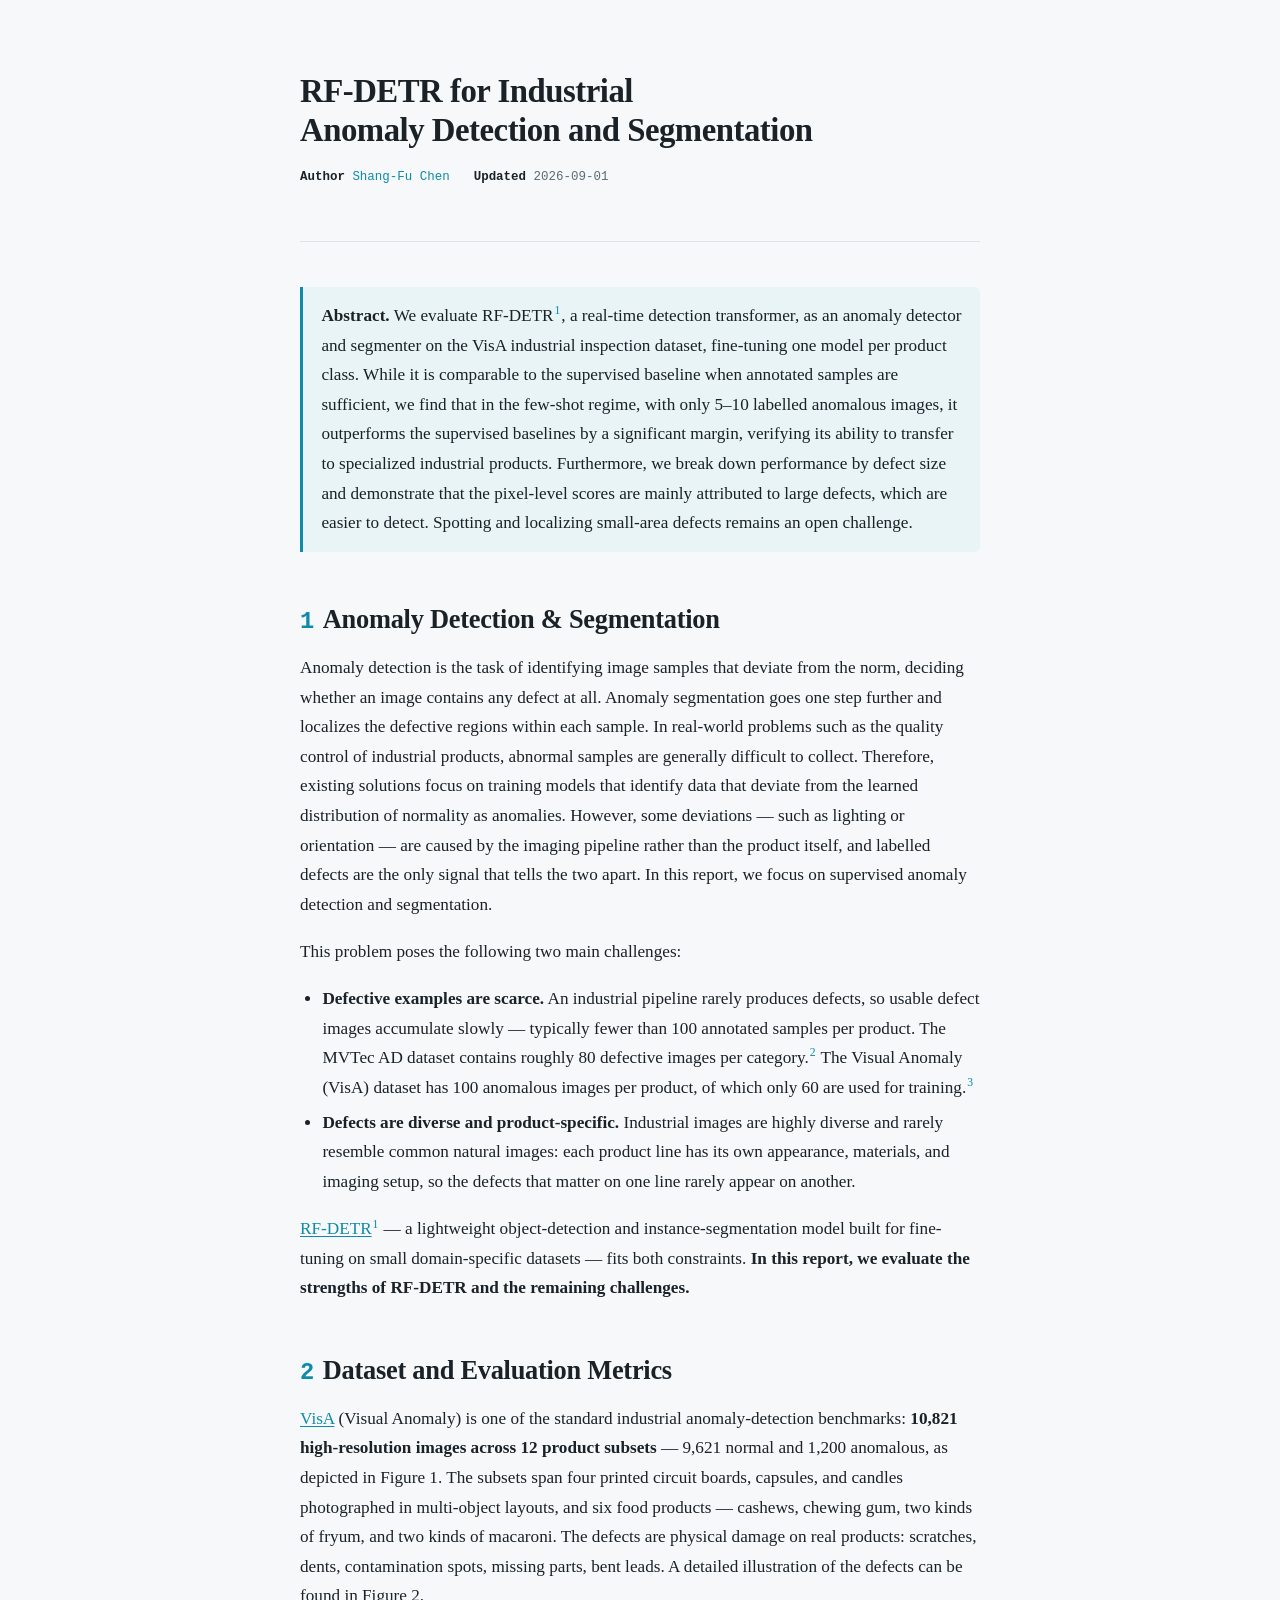
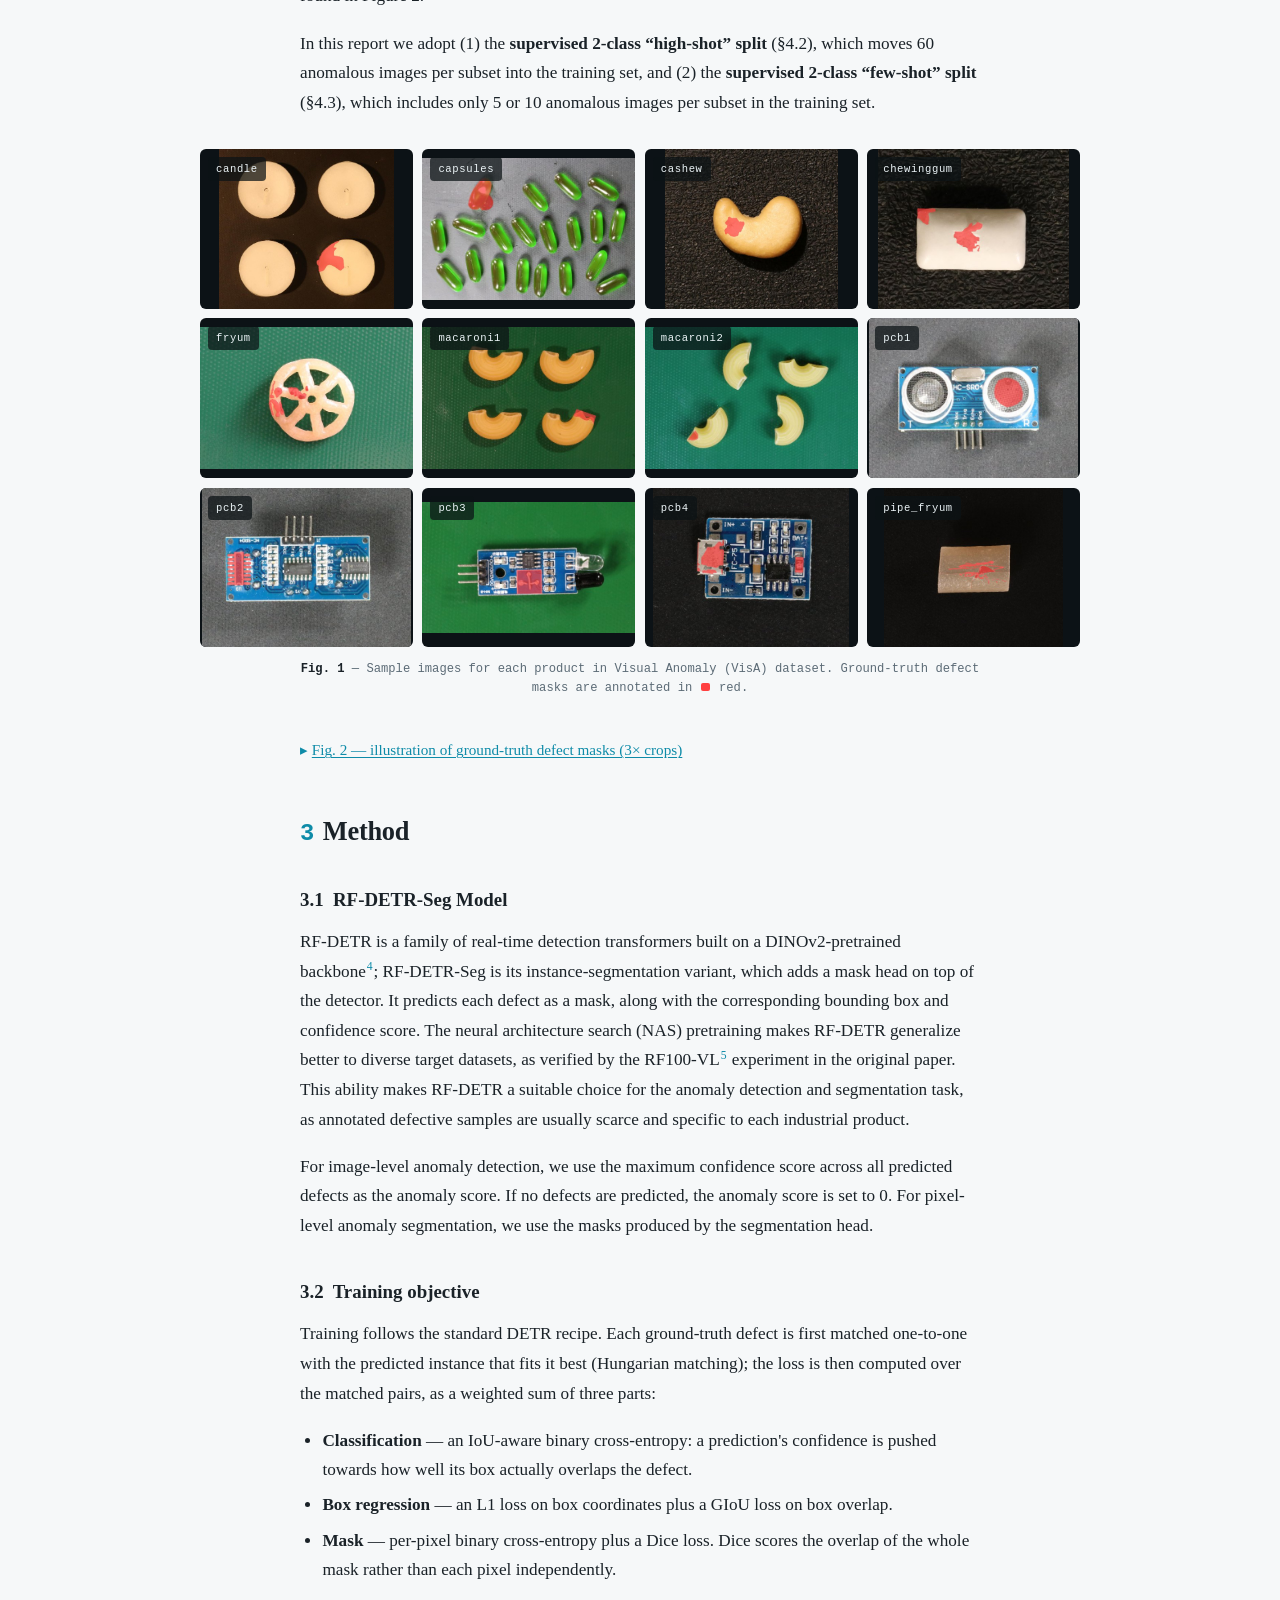
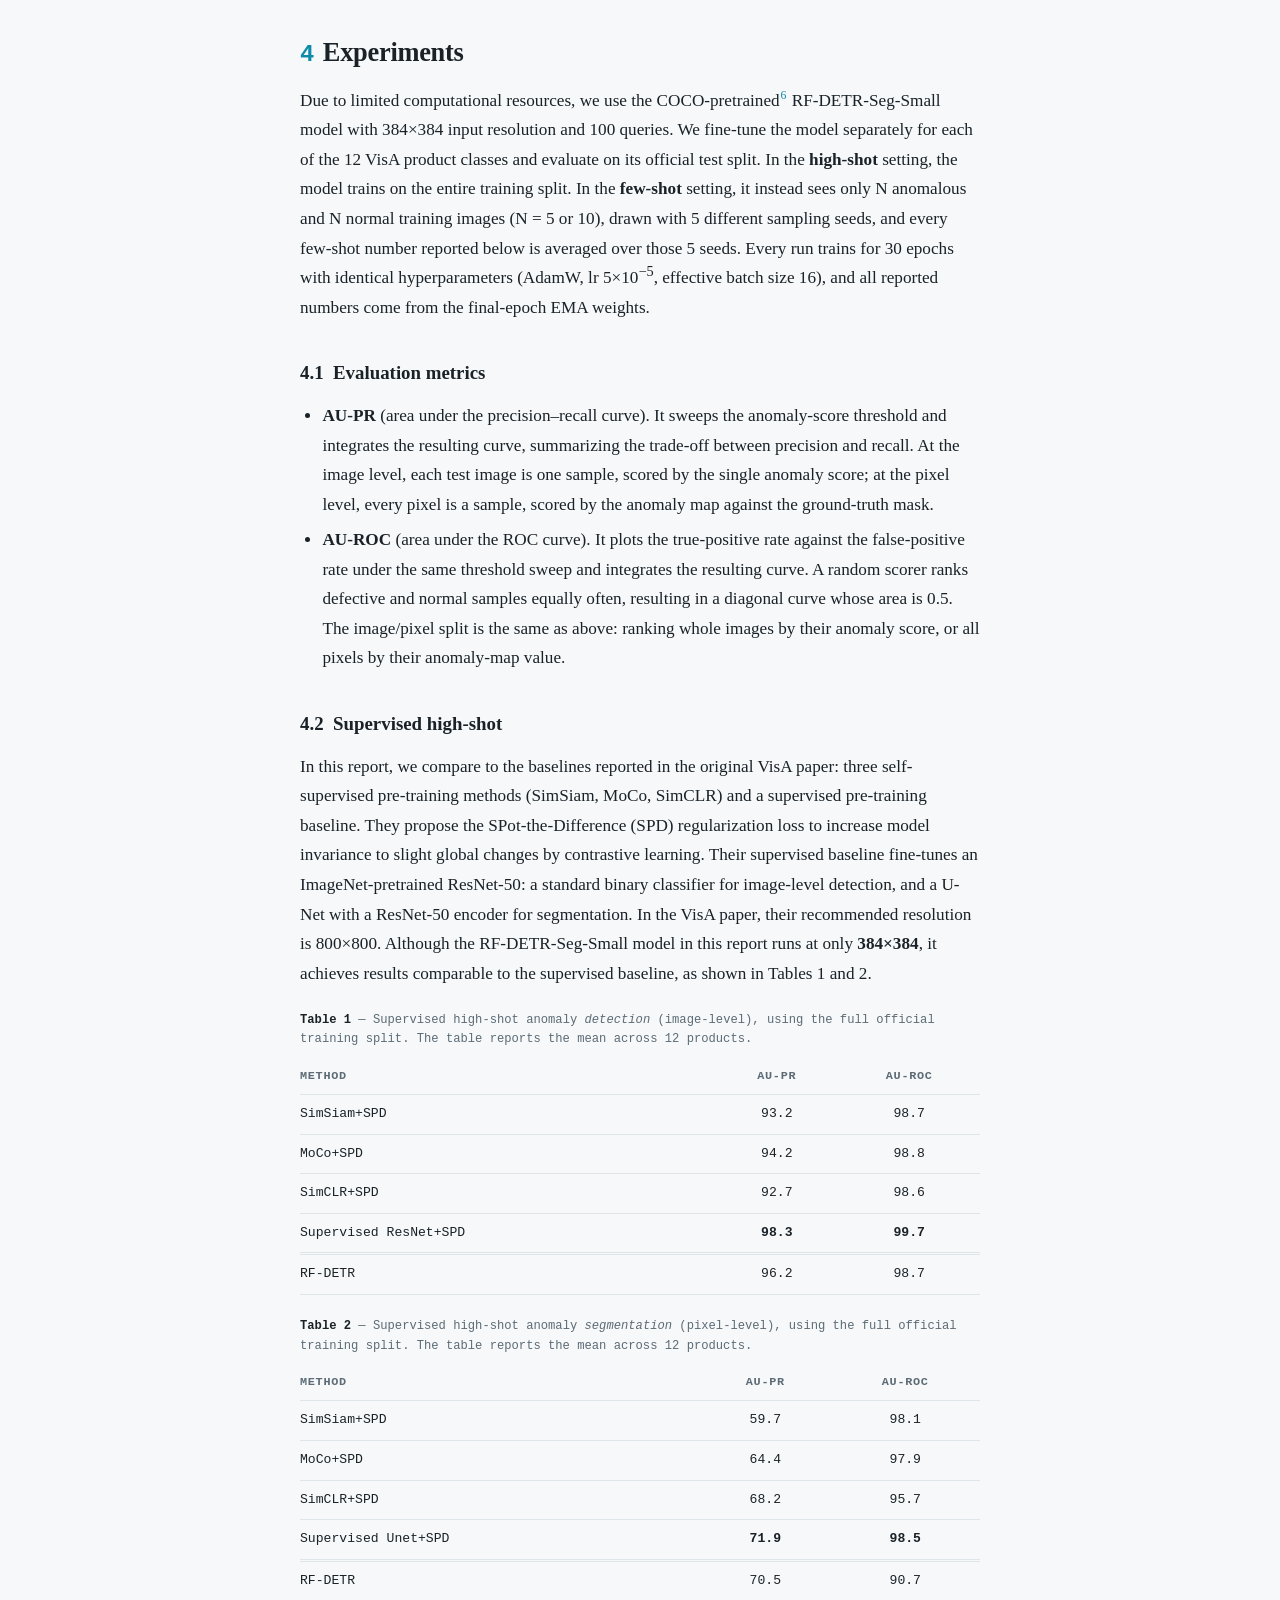
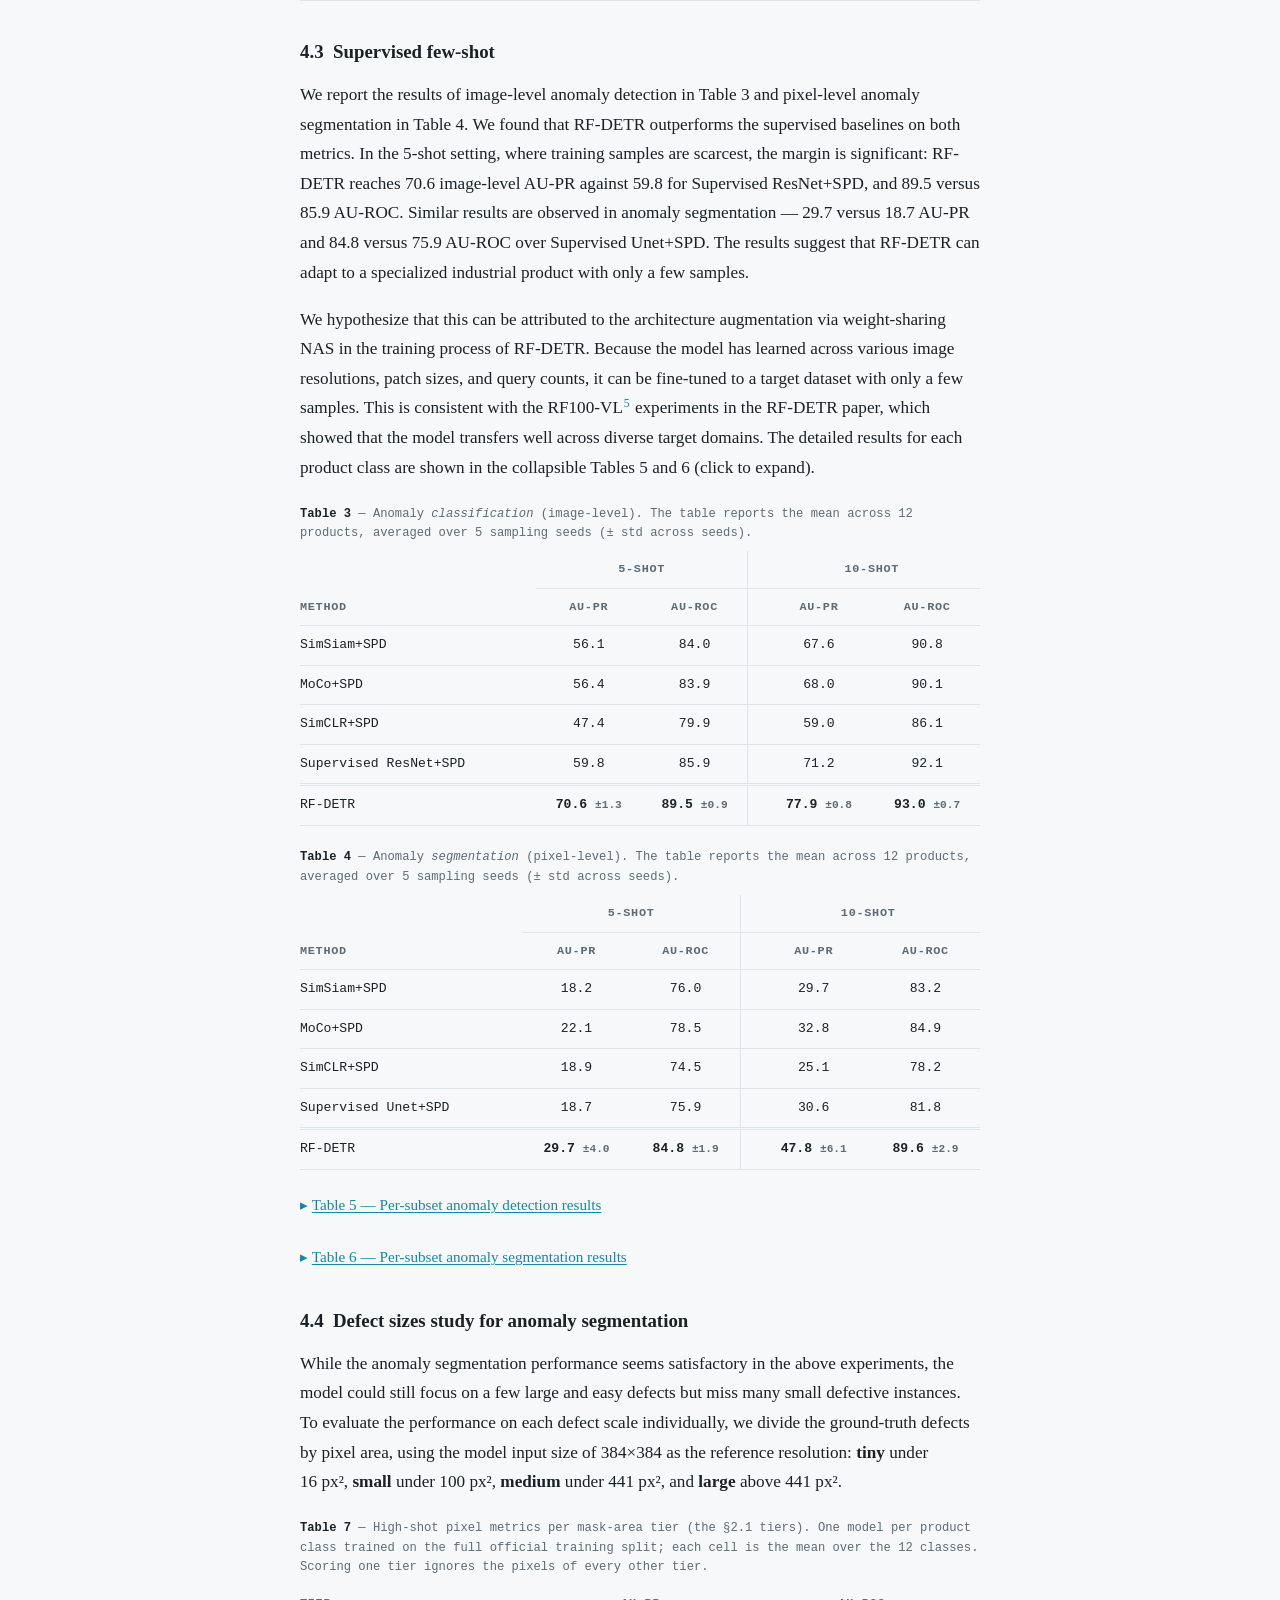
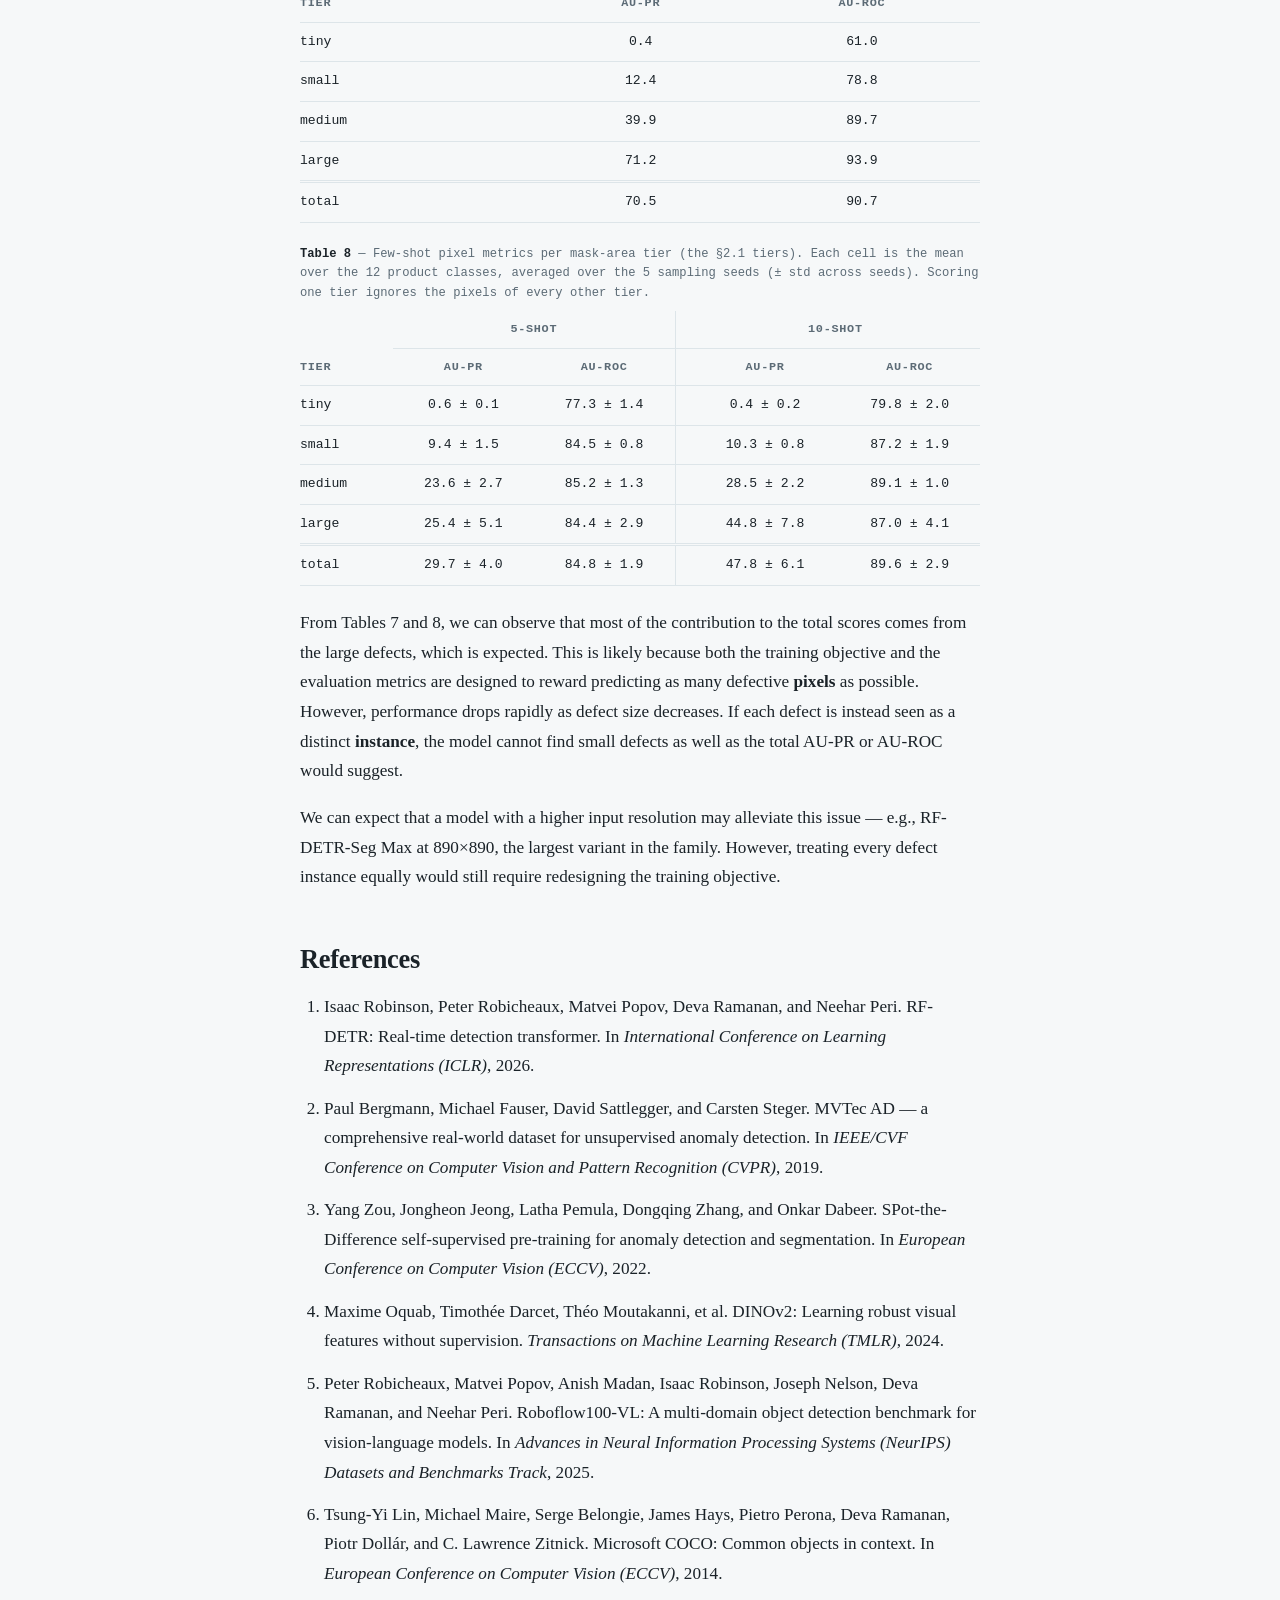
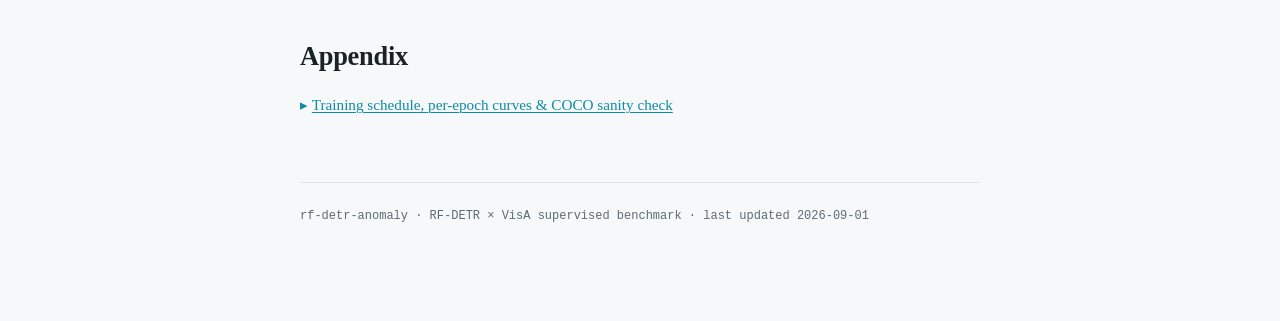
==== commit 8c62e891: "Shrink blog title so it stays on two lines Co-Authored-By: Claude Fable 5 <noreply@anthropic.com> Cl" ====
--- a/blog/rf-detr-anomaly/index.html
+++ b/blog/rf-detr-anomaly/index.html
@@ -75,8 +75,8 @@
 
   header.masthead { padding: 4.5rem 0 2.2rem; border-bottom: 1px solid var(--line); margin-bottom: 2.8rem; }
   header.masthead h1 {
-    font-size: clamp(1.6rem, 4.6vw, 2.35rem);
-    line-height: 1.18;
+    font-size: clamp(1.45rem, 3.6vw, 2.05rem);
+    line-height: 1.2;
     margin: 0 0 1rem;
     letter-spacing: -0.015em;
     text-wrap: balance;
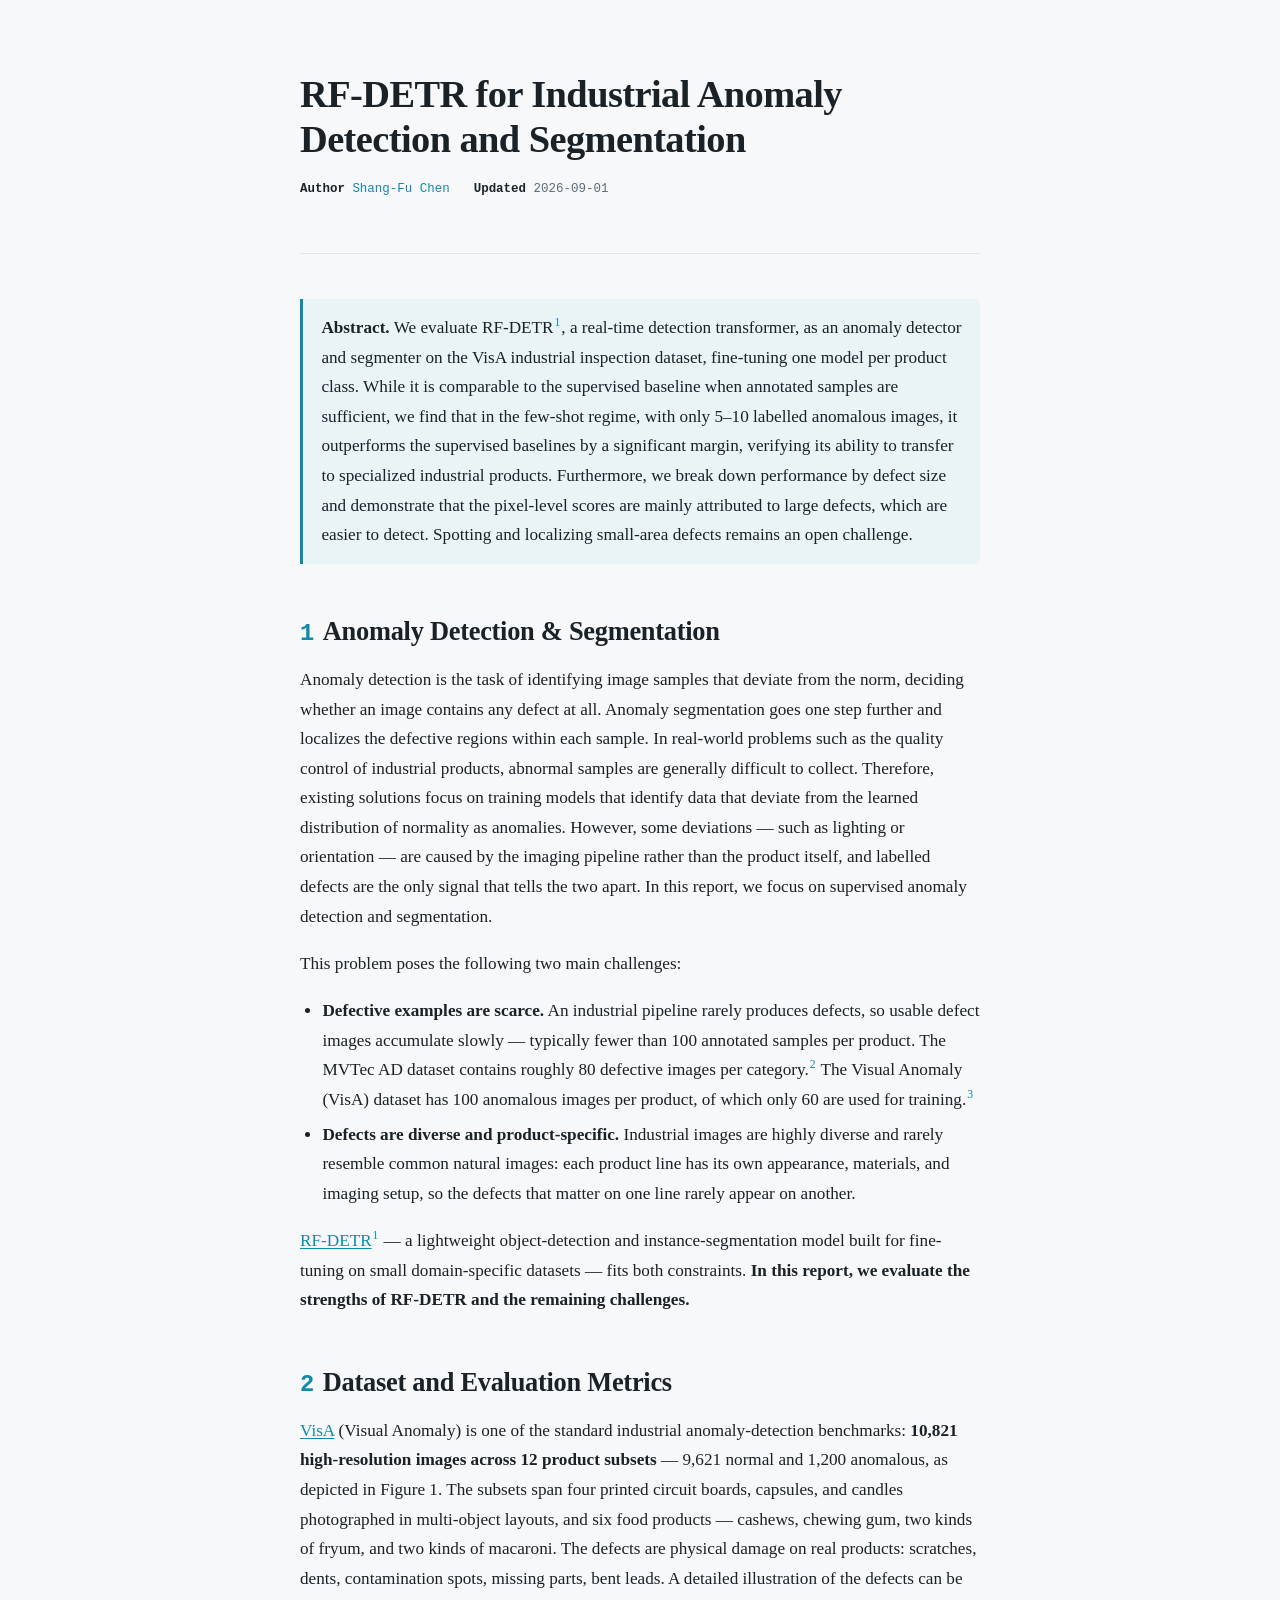
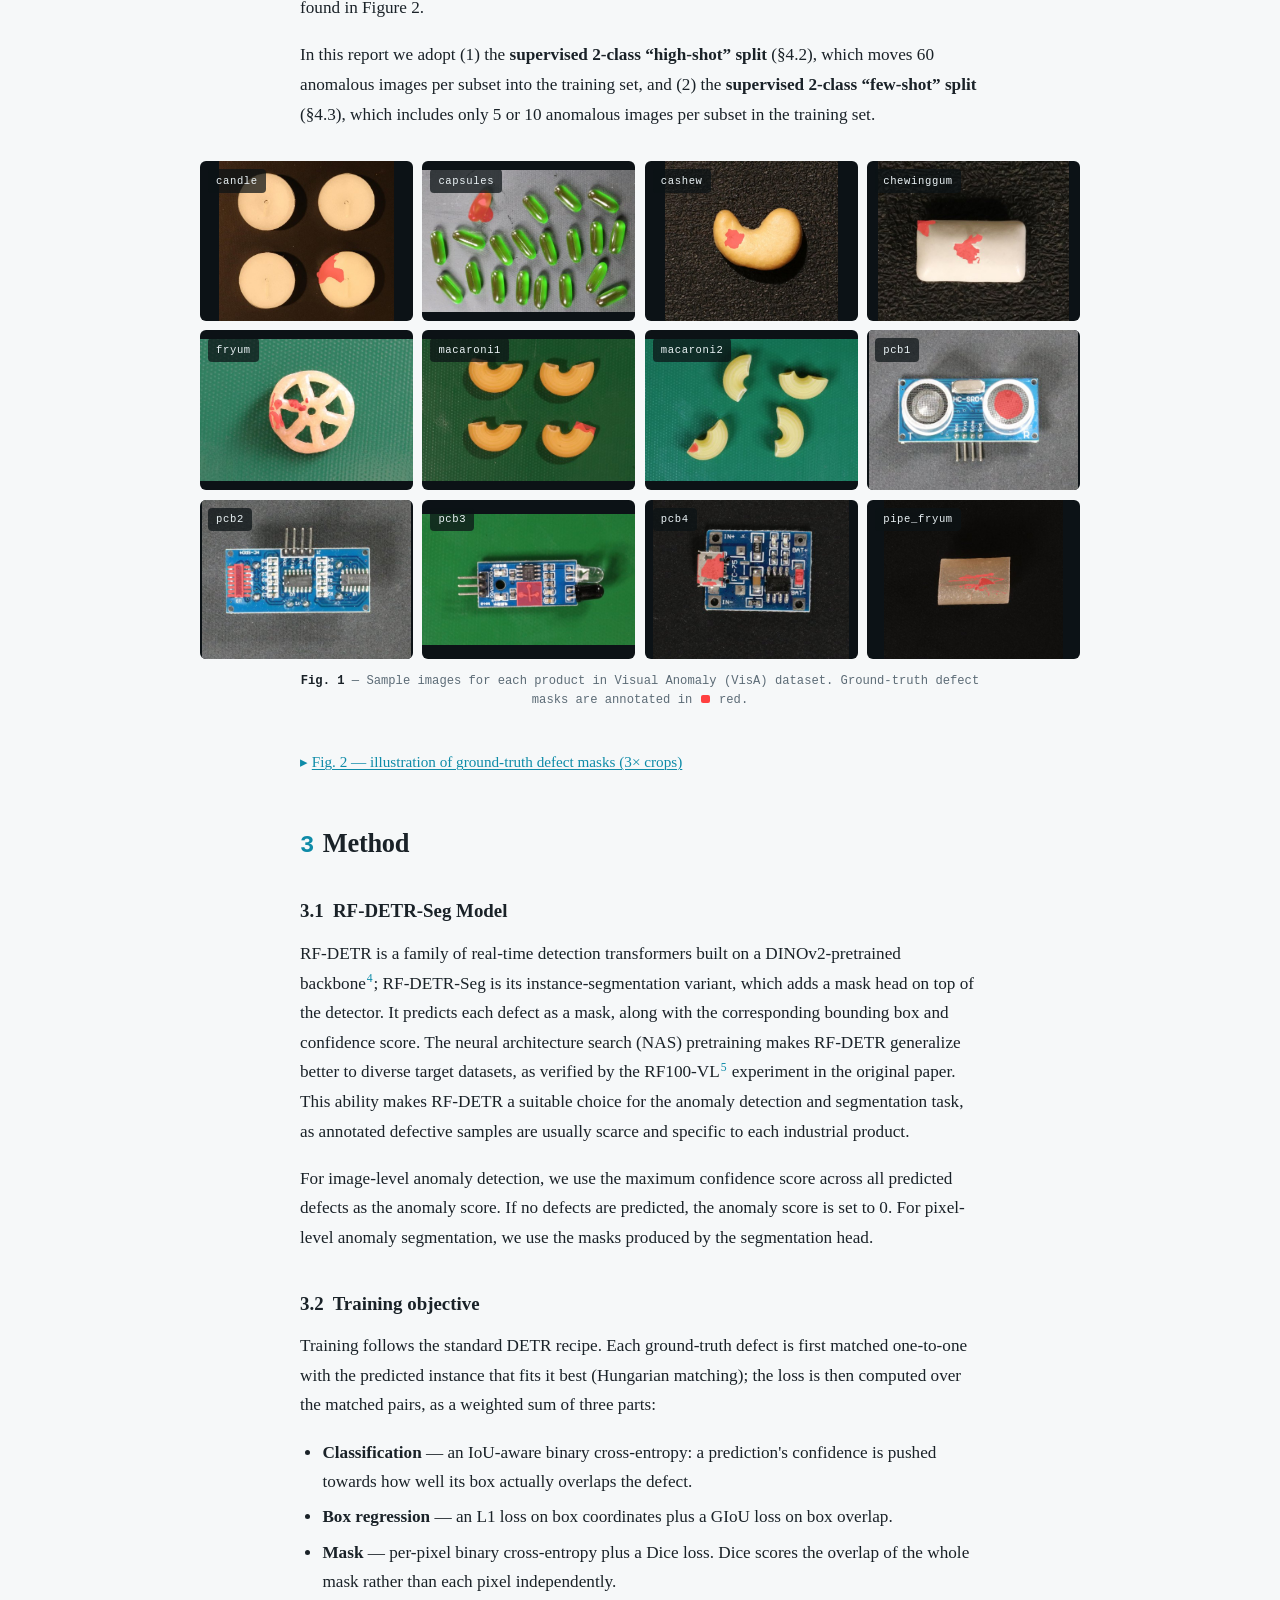
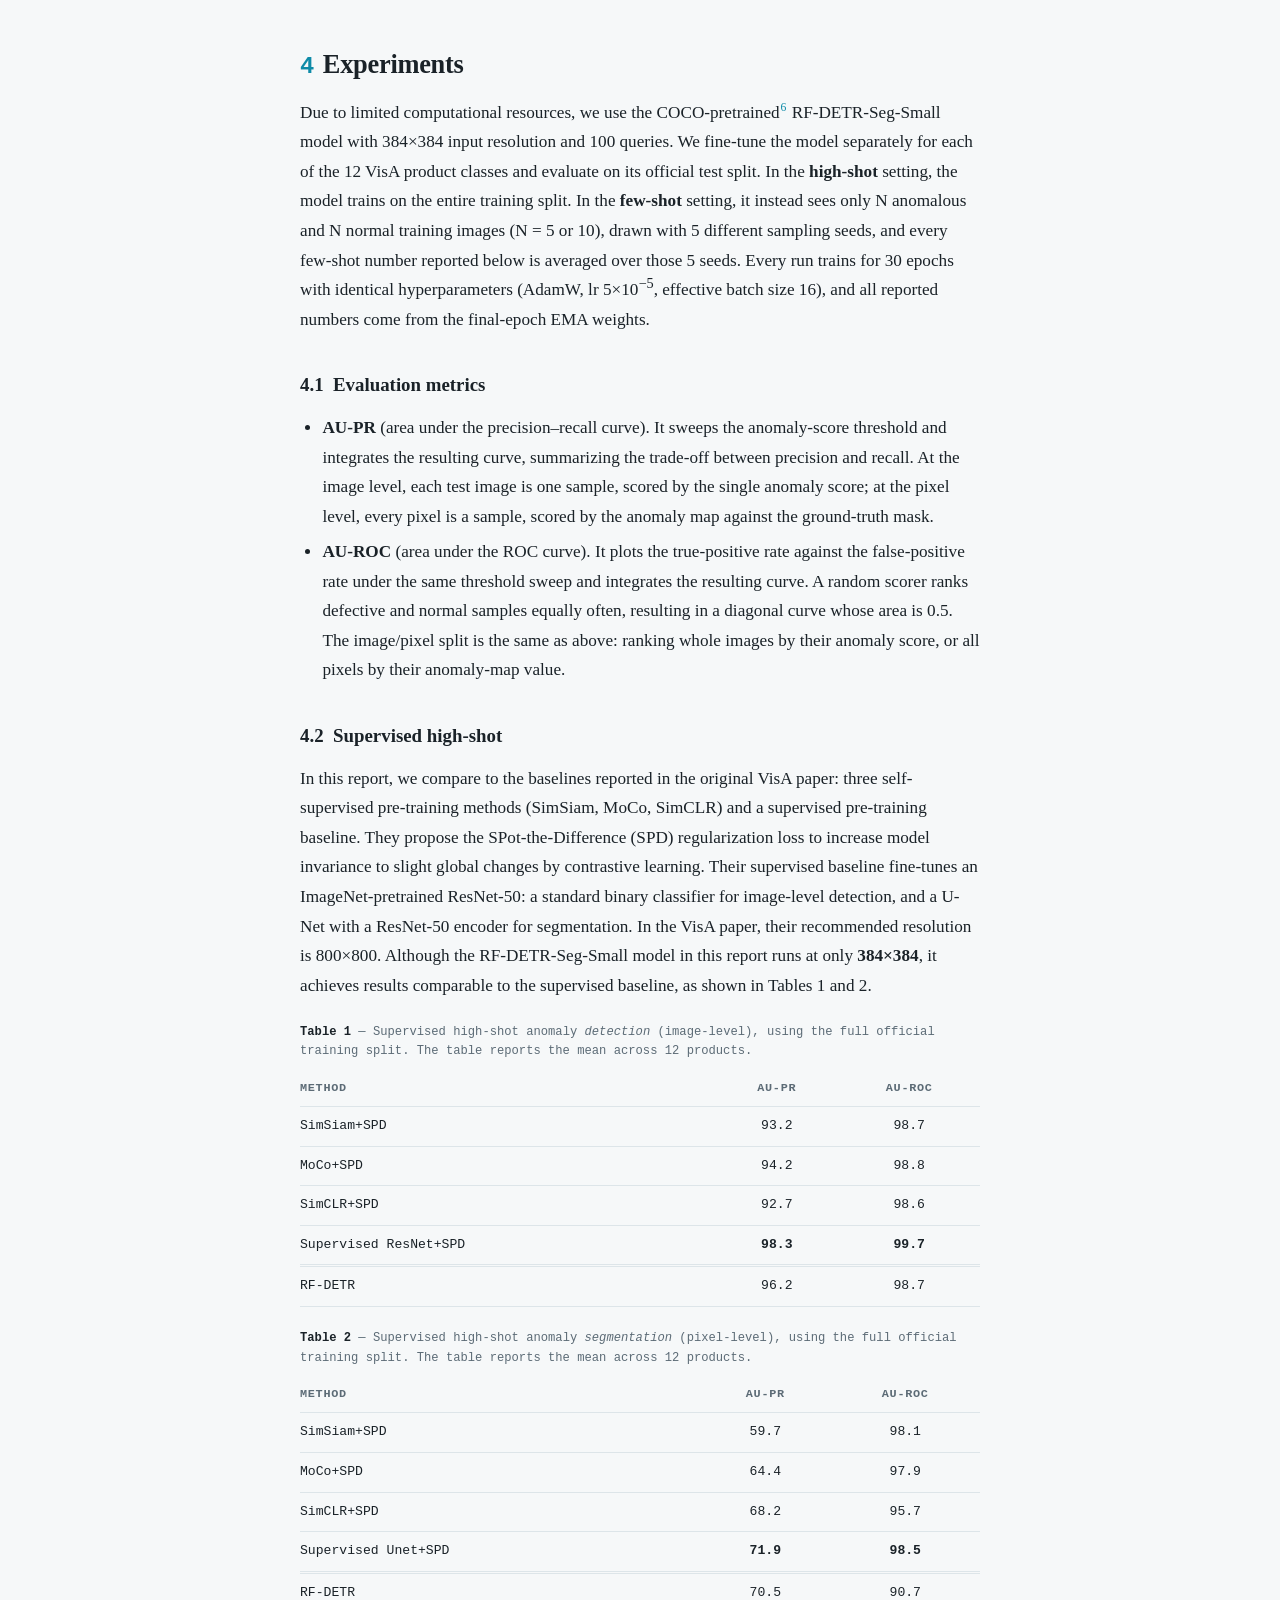
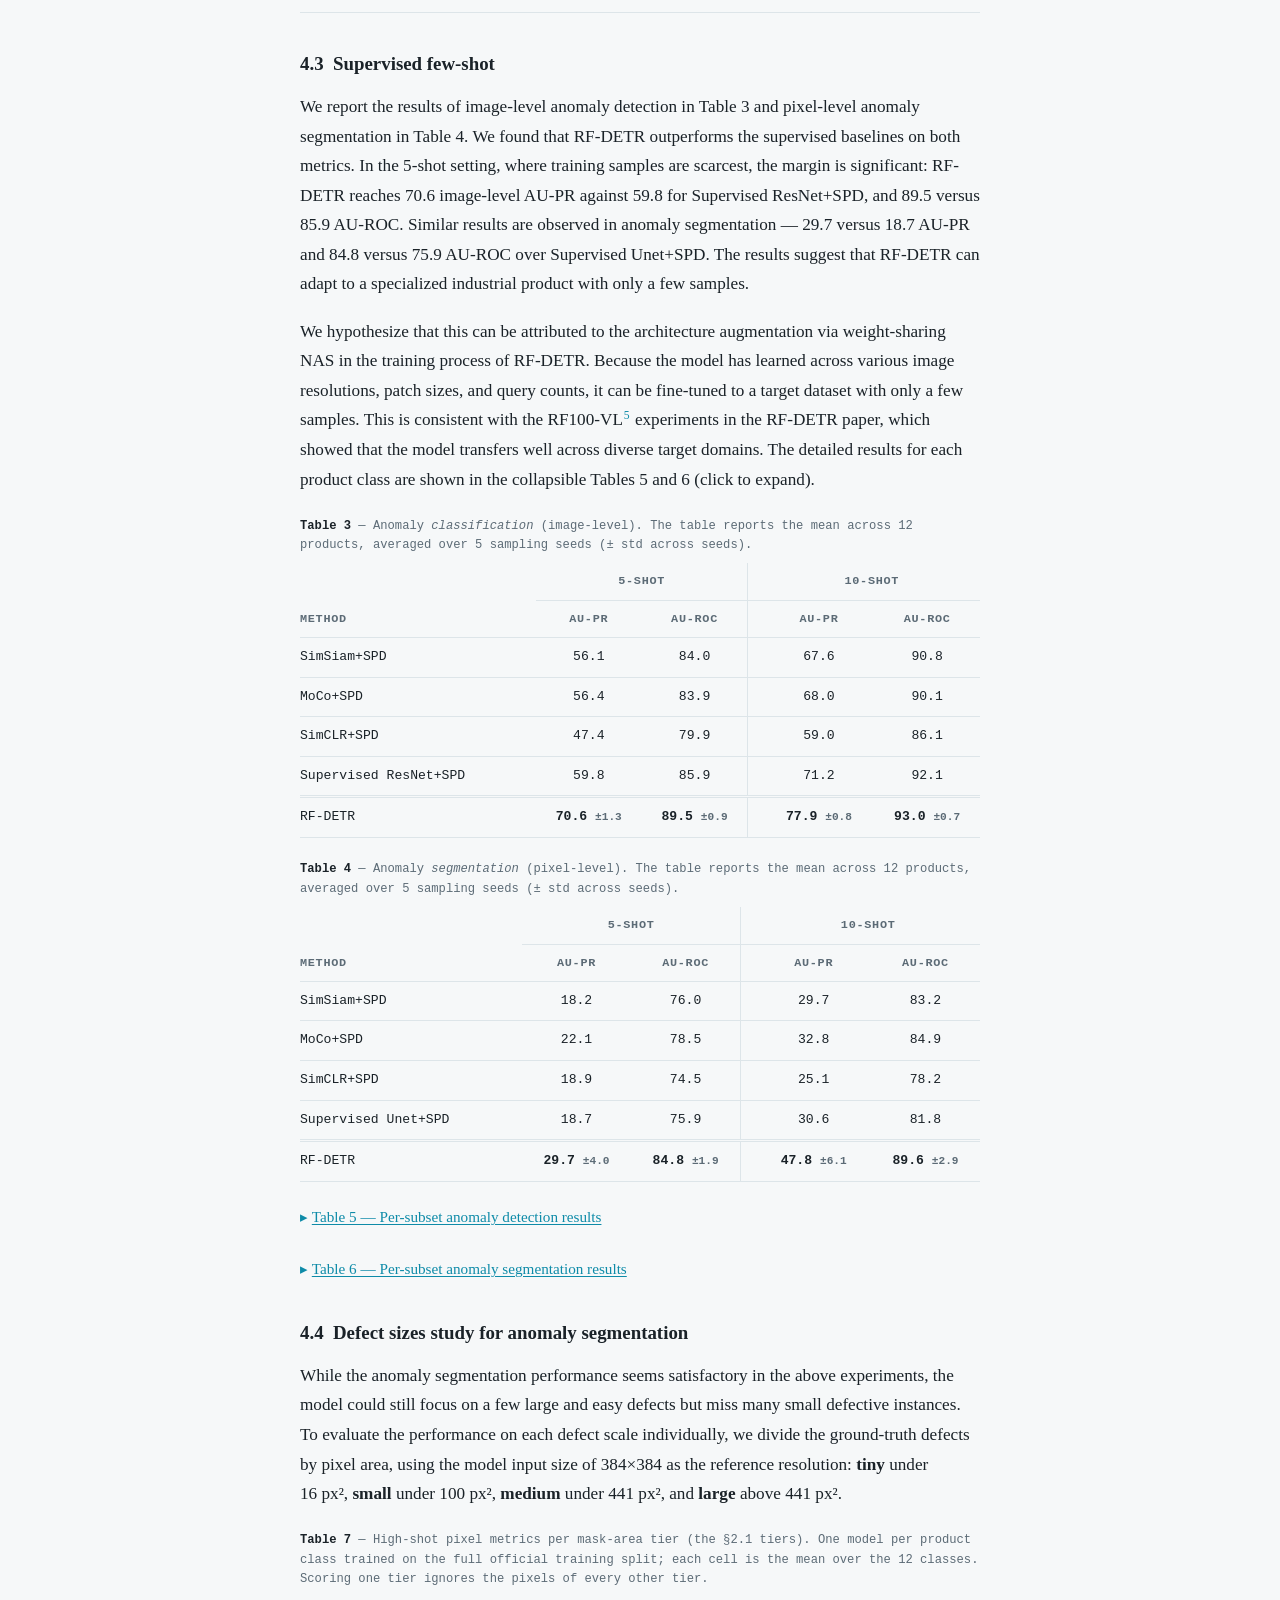
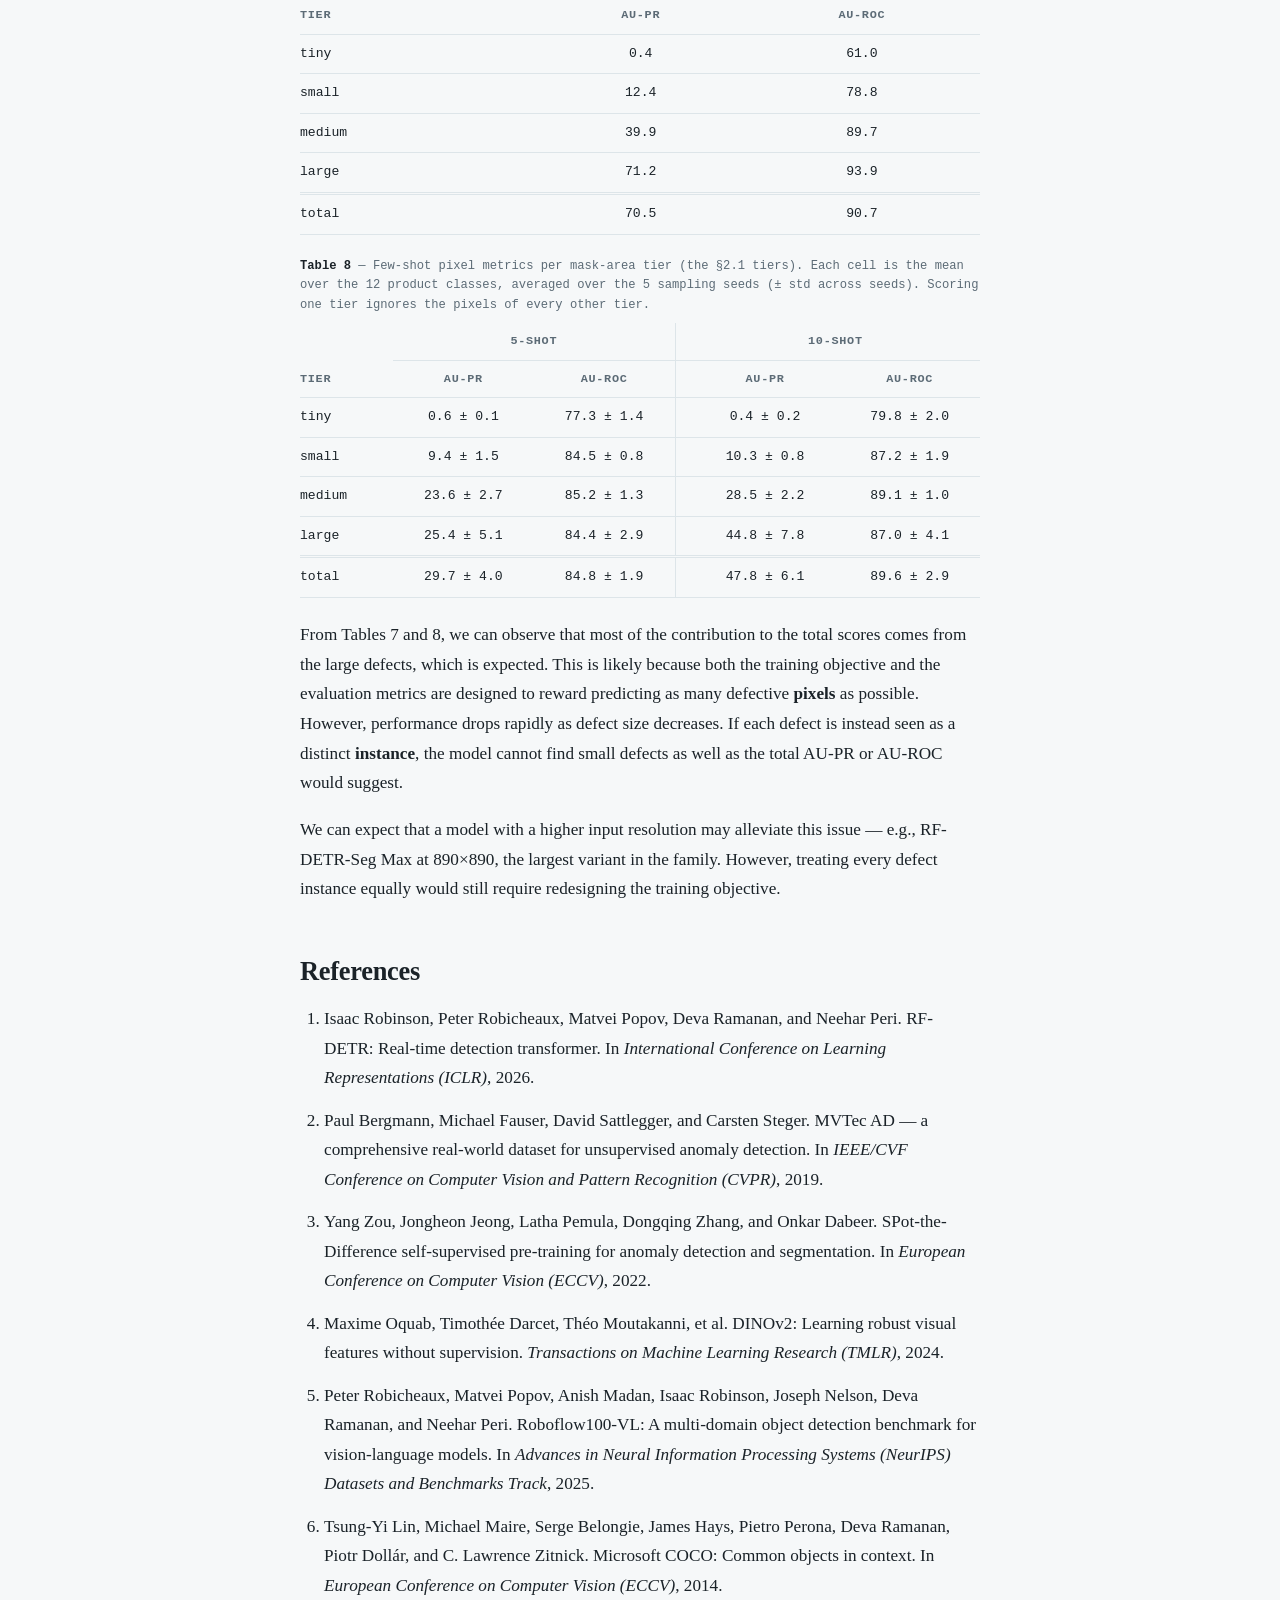
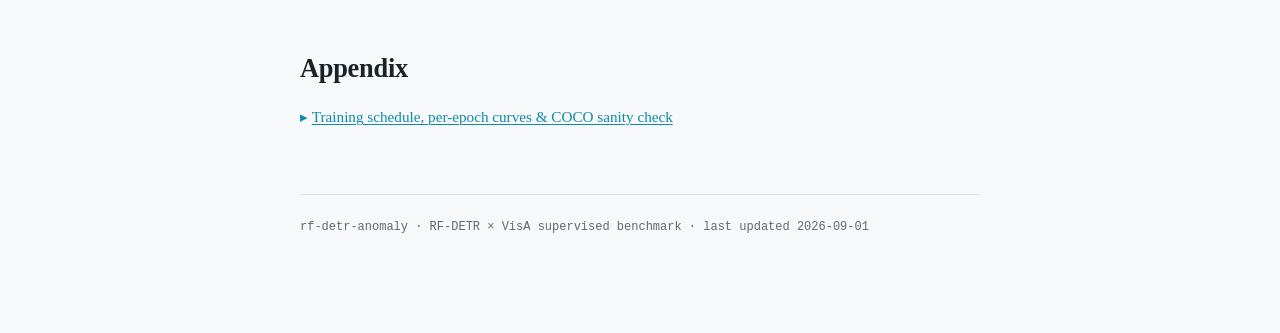
==== commit 3801b4d3: "Rebalance blog title line break and enlarge type Co-Authored-By: Claude Fable 5 <noreply@anthropic.c" ====
--- a/blog/rf-detr-anomaly/index.html
+++ b/blog/rf-detr-anomaly/index.html
@@ -75,8 +75,8 @@
 
   header.masthead { padding: 4.5rem 0 2.2rem; border-bottom: 1px solid var(--line); margin-bottom: 2.8rem; }
   header.masthead h1 {
-    font-size: clamp(1.45rem, 3.6vw, 2.05rem);
-    line-height: 1.2;
+    font-size: clamp(1.5rem, 4.2vw, 2.4rem);
+    line-height: 1.18;
     margin: 0 0 1rem;
     letter-spacing: -0.015em;
     text-wrap: balance;
@@ -257,7 +257,7 @@
 <div class="wrap">
   <header class="masthead prose">
     
-    <h1>RF-DETR for Industrial<br>Anomaly Detection and Segmentation</h1>
+    <h1>RF-DETR for Industrial Anomaly<br>Detection and Segmentation</h1>
     
     <p class="byline">
       <span><b>Author</b> <a href="https://shangfuchen.github.io/">Shang-Fu Chen</a></span>
